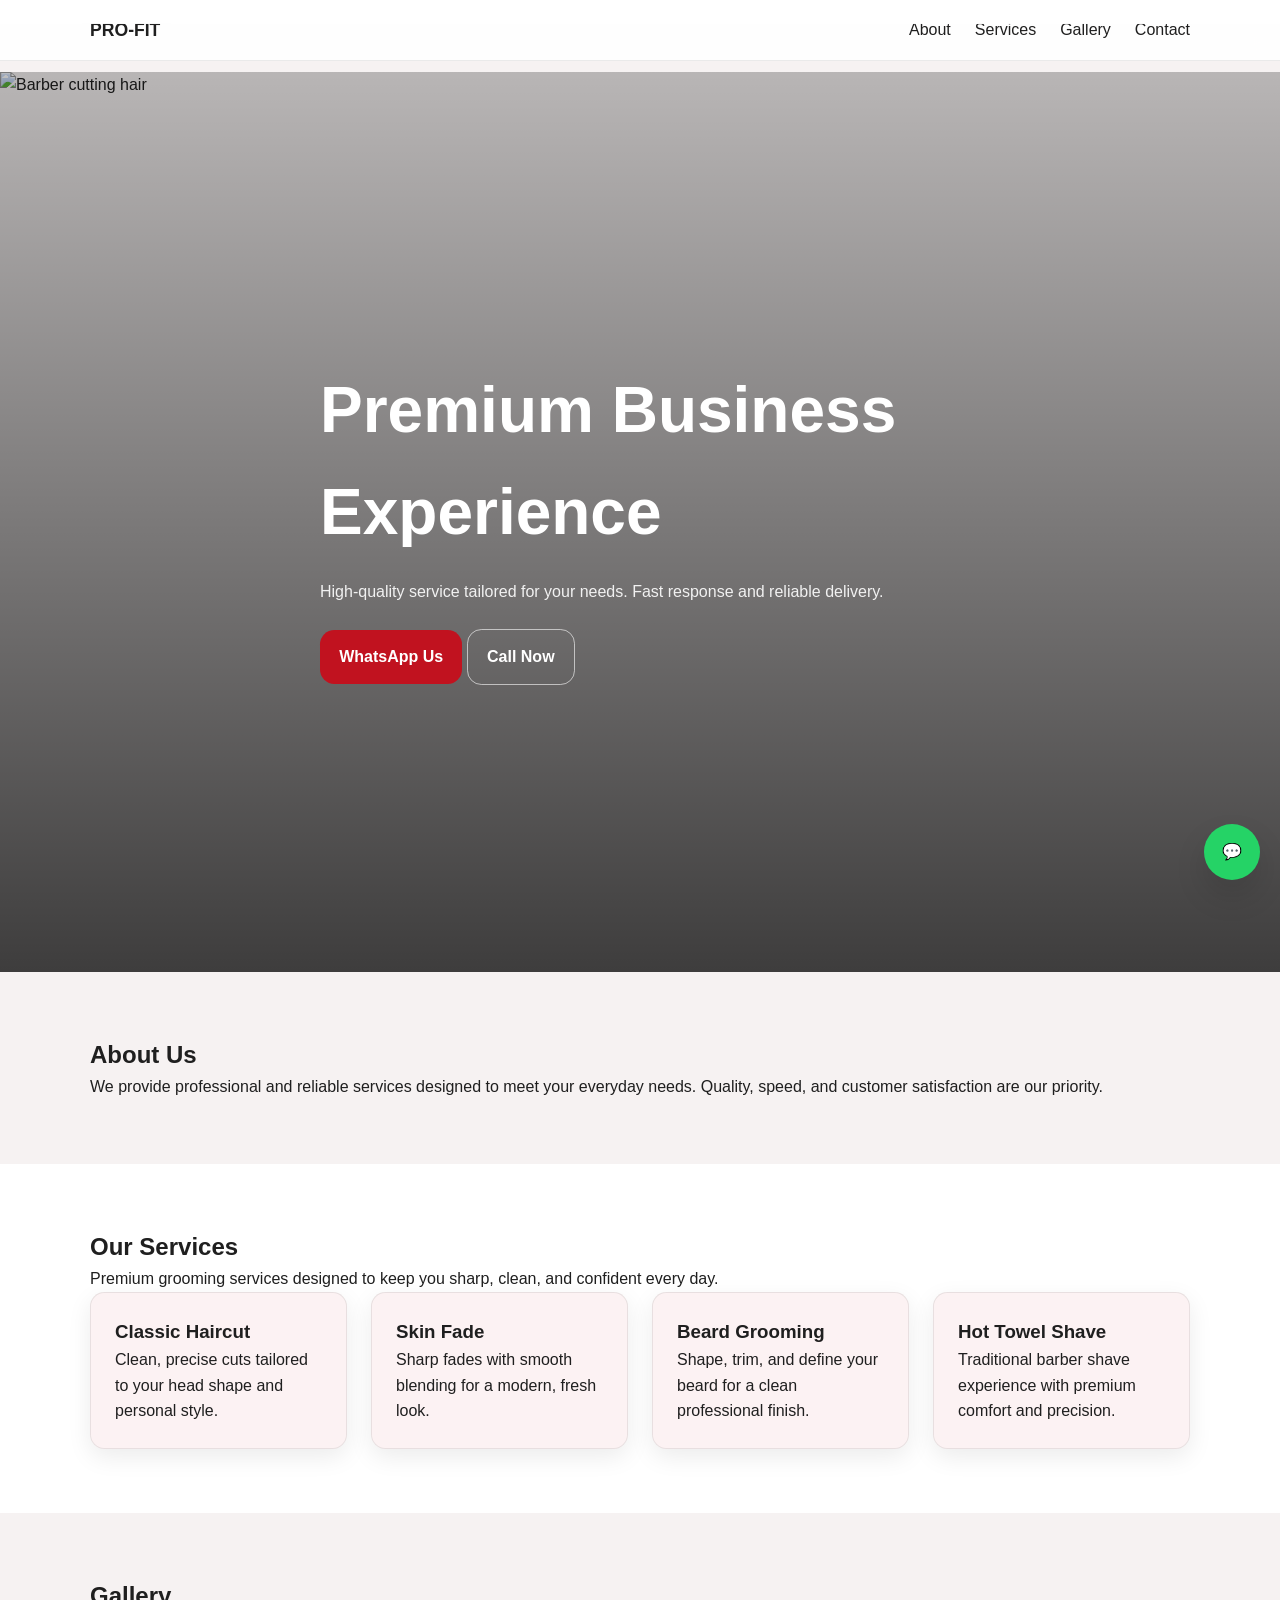
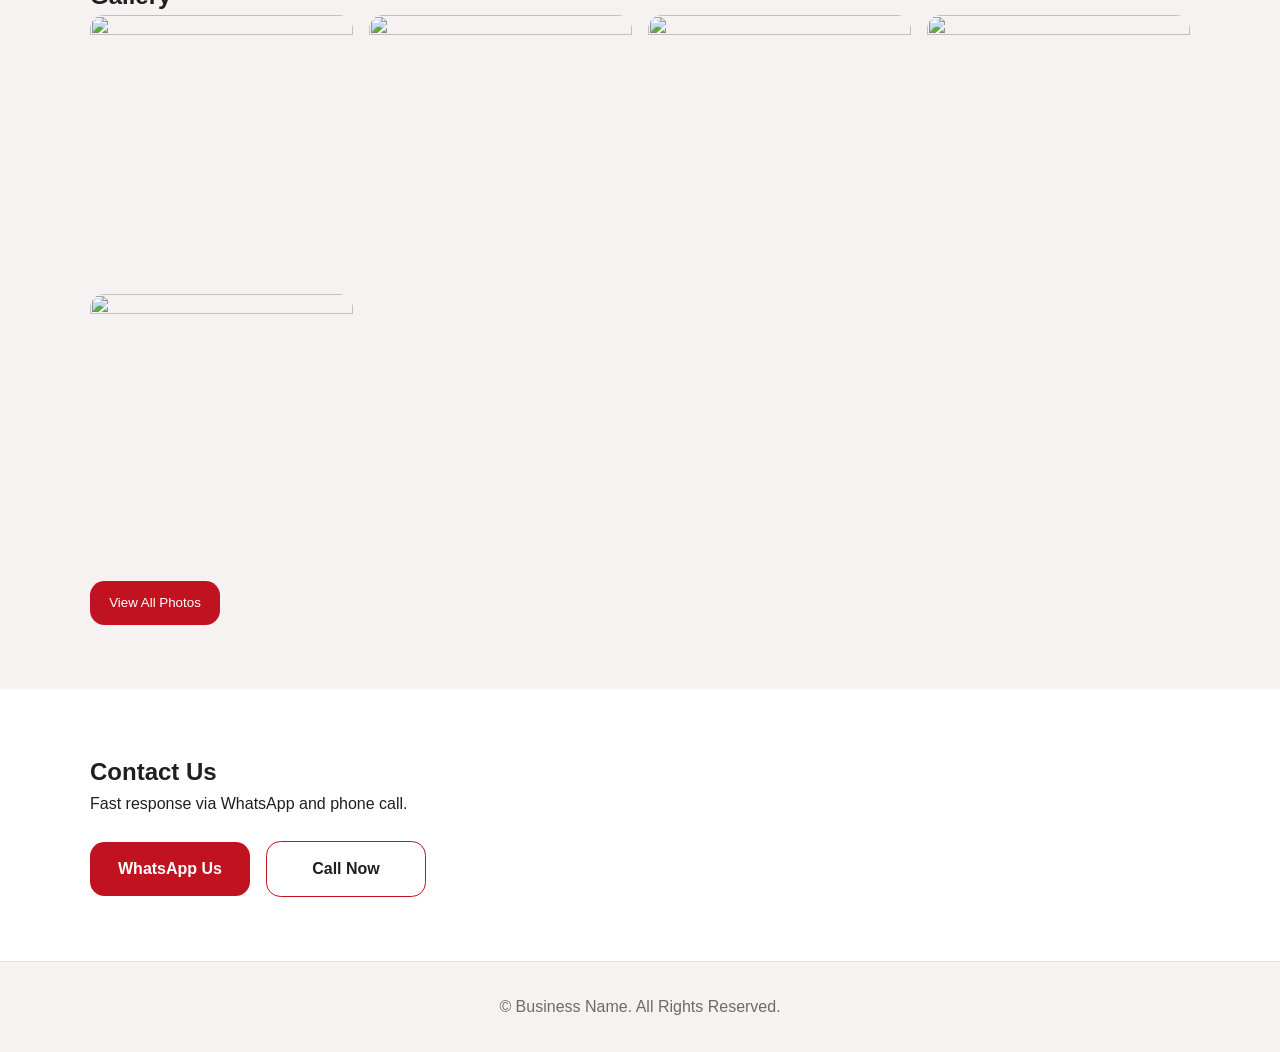
==== index.html @ 12e3fe4d "Add additional images to the gallery section" ====
<!DOCTYPE html>
<html lang="en">
<head>
  <meta charset="UTF-8" />
  <meta name="viewport" content="width=device-width, initial-scale=1.0"/>

  <title>Business</title>

  <link rel="stylesheet" href="index.css">
</head>

<body>

  <!-- HEADER -->
<header class="header">

  <div class="container nav">

    <div class="logo">
      PRO-FIT
    </div>

    <!-- DESKTOP LINKS -->
    <nav class="links">

      <a href="#about">About</a>
      <a href="#services">Services</a>
      <a href="#gallery">Gallery</a>
      <a href="#contact">Contact</a>

    </nav>

    <!-- HAMBURGER -->
    <button class="hamburger" id="hamburger">

      <span></span>
      <span></span>
      <span></span>

    </button>

  </div>

  <!-- MOBILE MENU -->
  <nav class="mobile-menu" id="mobileMenu">

    <a href="#about">About</a>
    <a href="#services">Services</a>
    <a href="#gallery">Gallery</a>
    <a href="#contact">Contact</a>

  </nav>

</header>







  <!-- HERO -->
  <section class="hero">

    <img 
  src="https://images.unsplash.com/photo-1621605815971-fbc98d665033?auto=format&fit=crop&w=1600&q=80" 
  alt="Barber cutting hair" 
  class="hero-img" 
/>

    <div class="overlay"></div>

    <div class="container hero-content">

      <h1>Premium Business Experience</h1>

      <p>
        High-quality service tailored for your needs. Fast response and reliable delivery.
      </p>

      <div class="hero-buttons">
        <a class="btn primary" href="https://wa.me/2349070081056">WhatsApp Us</a>
        <a class="btn outline" href="tel:+2349070081056">Call Now</a>
      </div>

    </div>

  </section>

  <!-- ABOUT -->
  <section id="about" class="section">
    <div class="container">

      <h2>About Us</h2>

      <p>
        We provide professional and reliable services designed to meet your everyday needs.
        Quality, speed, and customer satisfaction are our priority.
      </p>

    </div>
  </section>

  <!-- SERVICES -->
  <!-- SERVICES -->
<section id="services" class="section dark">
  <div class="container">

    <h2>Our Services</h2>

    <p>
      Premium grooming services designed to keep you sharp, clean, and confident every day.
    </p>

    <div class="grid">

      <div class="card">
        <h3>Classic Haircut</h3>
        <p>Clean, precise cuts tailored to your head shape and personal style.</p>
      </div>

      <div class="card">
        <h3>Skin Fade</h3>
        <p>Sharp fades with smooth blending for a modern, fresh look.</p>
      </div>

      <div class="card">
        <h3>Beard Grooming</h3>
        <p>Shape, trim, and define your beard for a clean professional finish.</p>
      </div>

      <div class="card">
        <h3>Hot Towel Shave</h3>
        <p>Traditional barber shave experience with premium comfort and precision.</p>
      </div>

    </div>

  </div>
</section>

  <!-- GALLERY -->
  <section id="gallery" class="section">
    <div class="container">

      <h2>Gallery</h2>

      <div class="gallery collapsed" id="gallery">

  <img src="https://images.unsplash.com/photo-1599351431202-1e0f0137899a">
<img src="https://images.unsplash.com/photo-1621605815971-fbc98d665033">
<img src="https://images.unsplash.com/photo-1622296089863-eb7fc530daa8">
<img src="https://images.unsplash.com/photo-1621605815971-fbc98d665033">
<img src="https://images.unsplash.com/photo-1503951914875-452162b0f3f1?auto=format&fit=crop&w=1000&q=80">

<img src="https://images.unsplash.com/photo-1585747860715-2ba37e788b70?auto=format&fit=crop&w=1000&q=80">

<img src="https://images.unsplash.com/photo-1622286342621-4bd786c2447c?auto=format&fit=crop&w=1000&q=80">

<img src="https://images.unsplash.com/photo-1521590832167-7bcbfaa6381f?auto=format&fit=crop&w=1000&q=80">

<img src="https://images.unsplash.com/photo-1622296089863-eb7fc530daa8?auto=format&fit=crop&w=1000&q=80">

</div>

      <button class="gallery-btn">View All Photos</button>

    </div>
  </section>

  <!-- CONTACT -->
  <section id="contact" class="section dark">
    <div class="container">

      <h2>Contact Us</h2>

      <p>Fast response via WhatsApp and phone call.</p>

      <div class="contact-buttons">

        <a class="btn primary" href="https://wa.me/2349070081056">
          WhatsApp Us
        </a>

        <a class="btn outline" href="tel:+2349070081056">
          Call Now
        </a>

      </div>

    </div>
  </section>

  <!-- FOOTER -->
  <footer class="footer">
    <div class="container">
      © Business Name. All Rights Reserved.
    </div>
  </footer>

  <!-- FLOATING WHATSAPP -->
  <a class="floating-whatsapp" href="https://wa.me/2349070081056">
    💬
  </a>

  <script src="index.js"></script>

</body>
</html>
---- index.css ----
:root {

  /* =========================================
     BARBER RED BRAND SYSTEM
  ========================================= */

  --clr-bg-main: #f6f2f2;
  --clr-bg-surface: #ffffff;
  --clr-bg-card: rgba(180, 30, 30, 0.06);

  --clr-text-main: #1f1f1f;
  --clr-text-muted: #6b6b6b;
  --clr-text-light: #ffffff;
  --clr-text-dark: #0d0d0d;

  --clr-accent: #c1121f;
  --clr-accent-hover: #8f0d16;
  --clr-accent-soft: rgba(193, 18, 31, 0.12);

  /* NAV */
  --clr-navbar-bg: rgba(255, 255, 255, 0.88);
  --clr-mobile-menu-bg: rgba(255, 255, 255, 0.98);

  --clr-nav-link: var(--clr-text-main);
  --clr-nav-link-hover: var(--clr-accent);
  --clr-hamburger: var(--clr-text-main);

  /* HERO */
  --clr-hero-overlay-top: rgba(0, 0, 0, 0.25);
  --clr-hero-overlay-bottom: rgba(0, 0, 0, 0.75);

  --clr-hero-heading: var(--clr-text-light);
  --clr-hero-text: rgba(255, 255, 255, 0.9);

  /* BUTTONS */
  --clr-btn-primary-bg: var(--clr-accent);
  --clr-btn-primary-bg-hover: var(--clr-accent-hover);
  --clr-btn-primary-text: #ffffff;

  --clr-btn-outline-border: rgba(255, 255, 255, 0.6);
  --clr-btn-outline-text: #ffffff;
  --clr-btn-outline-hover-bg: rgba(255, 255, 255, 0.12);
  --clr-btn-outline-hover-border: rgba(255, 255, 255, 0.85);

  /* CARD */
  --clr-card-bg: rgba(193, 18, 31, 0.05);
  --clr-card-hover: rgba(193, 18, 31, 0.1);

  /* BORDER + SHADOW */
  --clr-border-light: rgba(0, 0, 0, 0.08);

  --shadow-soft: 0 0.5rem 1.5rem rgba(0, 0, 0, 0.08);
  --shadow-medium: 0 1rem 2rem rgba(0, 0, 0, 0.12);

  /* SPECIAL */
  --clr-whatsapp: #25D366;
  --clr-whatsapp-text: #ffffff;

  /* LAYOUT */
  --radius: 0.9rem;

  --space-1: 0.5rem;
  --space-2: 1rem;
  --space-3: 1.5rem;
  --space-4: 2rem;
  --space-5: 4rem;

  --container: 68.75rem;
}
/* =========================================
   RESET
========================================= */

* {
  margin: 0;
  padding: 0;
  box-sizing: border-box;
}

html {
  scroll-behavior: smooth;
}

body {
  font-family: Arial, sans-serif;
  background: var(--clr-bg-main);
  color: var(--clr-text-main);
  line-height: 1.6;
  padding-top: 4.5rem;
}

img {
  width: 100%;
  display: block;
  object-fit: cover;
}

a {
  text-decoration: none;
  color: inherit;
}

.container {
  width: min(90%, var(--container));
  margin-inline: auto;
}

/* =========================================
   HEADER
========================================= */

.header {
  position: fixed;
  top: 0;
  left: 0;
  width: 100%;
  background: var(--clr-navbar-bg);
  backdrop-filter: blur(0.75rem);
  border-bottom: 0.0625rem solid var(--clr-border-light);
  z-index: 1000;
}

.nav {
  display: flex;
  justify-content: space-between;
  align-items: center;
  padding: var(--space-2) 0;
}

.logo {
  font-size: 1.1rem;
  font-weight: 700;
  color: var(--clr-text-main);
}

/* NAV LINKS */

.links {
  display: flex;
  gap: var(--space-3);
}

.links a {
  color: var(--clr-nav-link);
  font-weight: 500;
  transition: 0.2s ease;
}

.links a:hover {
  color: var(--clr-nav-link-hover);
}

/* =========================================
   HAMBURGER
========================================= */

.hamburger {
  display: none;
  width: 3rem;
  height: 3rem;
  border: none;
  background: transparent;
  cursor: pointer;
  position: relative;
  z-index: 2000;
}

.hamburger span {
  display: block;
  width: 1.6rem;
  height: 0.15rem;
  margin: 0.35rem auto;
  background: var(--clr-hamburger);
  transition: 0.3s ease;
}

/* ACTIVE */
.hamburger.active span:nth-child(1) { transform: translateY(0.5rem) rotate(45deg); }
.hamburger.active span:nth-child(2) { opacity: 0; }
.hamburger.active span:nth-child(3) { transform: translateY(-0.5rem) rotate(-45deg); }

/* =========================================
   MOBILE MENU
========================================= */

.mobile-menu {
  position: fixed;
  top: 4.5rem;
  left: 0;
  width: 100%;
  background: var(--clr-mobile-menu-bg);
  backdrop-filter: blur(0.75rem);
  display: flex;
  flex-direction: column;
  gap: 1.5rem;
  padding: 2rem;
  transform: translateY(-120%);
  transition: 0.35s ease;
  z-index: 1500;
}

.mobile-menu.active {
  transform: translateY(0);
}

.mobile-menu a {
  color: var(--clr-text-main);
  font-weight: 500;
}

/* =========================================
   HERO
========================================= */

.hero {
  position: relative;
  min-height: 100vh;
  display: flex;
  align-items: center;
}

.hero-img {
  position: absolute;
  inset: 0;
  width: 100%;
  height: 100%;
}

.overlay {
  position: absolute;
  inset: 0;
  background: linear-gradient(
    to bottom,
    var(--clr-hero-overlay-top),
    var(--clr-hero-overlay-bottom)
  );
}

.hero-content {
  position: relative;
  z-index: 2;
  max-width: 40rem;
}

.hero-content h1 {
  color: var(--clr-hero-heading);
  font-size: clamp(2.5rem, 5vw, 4rem);
  margin-bottom: var(--space-2);
}

.hero-content p {
  color: var(--clr-hero-text);
  margin-bottom: var(--space-3);
}

/* =========================================
   BUTTONS
========================================= */

.btn {
  display: inline-flex;
  align-items: center;
  justify-content: center;
  padding: 0.9rem 1.2rem;
  border-radius: var(--radius);
  font-weight: 600;
  transition: 0.2s ease;
}

.primary {
  background: var(--clr-btn-primary-bg);
  color: var(--clr-btn-primary-text);
}

.primary:hover {
  background: var(--clr-btn-primary-bg-hover);
}

.outline {
  background: transparent;
  border: 0.0625rem solid var(--clr-btn-outline-border);
  color: var(--clr-btn-outline-text);
}

.outline:hover {
  background: var(--clr-btn-outline-hover-bg);
  border-color: var(--clr-btn-outline-hover-border);
}

/* =========================================
   SECTIONS
========================================= */

.section {
  padding: var(--space-5) 0;
}

.dark {
  background: var(--clr-bg-surface);
}

/* =========================================
   GRID / CARDS
========================================= */

.grid {
  display: grid;
  grid-template-columns: 1fr;
  gap: var(--space-3);
}

.card {
  background: var(--clr-card-bg);
  border: 1px solid var(--clr-border-light);
  padding: var(--space-3);
  border-radius: var(--radius);
  box-shadow: var(--shadow-soft);
  transition: 0.2s ease;
}

.card:hover {
  background: var(--clr-card-hover);
  transform: translateY(-0.2rem);
}

/* =========================================
   GALLERY
========================================= */

.gallery {
  display: grid;
  grid-template-columns: 1fr;
  gap: var(--space-2);
}

.gallery img {
  aspect-ratio: 1 / 1;
  border-radius: var(--radius);
  transition: 0.2s ease;
}

.gallery img:hover {
  transform: scale(1.02);
}

.gallery.collapsed img:nth-child(n + 6) {
  display: none;
}

/* =========================================
   BUTTONS (GALLERY)
========================================= */

.gallery-btn {
  margin-top: var(--space-3);
  padding: 0.9rem 1.2rem;
  border: none;
  border-radius: var(--radius);
  background: var(--clr-btn-primary-bg);
  color: var(--clr-btn-primary-text);
  cursor: pointer;
}

.gallery-btn:hover {
  background: var(--clr-btn-primary-bg-hover);
}

/* =========================================
   CONTACT (FIXED ONLY)
========================================= */

.contact-buttons {
  display: flex;
  gap: var(--space-2);
  flex-wrap: wrap;

  margin-top: var(--space-3);

  align-items: center;
}

.contact-buttons .btn {
  min-width: 10rem;
}


/* =========================================
   CONTACT (VISIBILITY FIX)
========================================= */

#contact .outline {
  color: var(--clr-text-main);
  border: 1px solid var(--clr-accent);
  background: transparent;
}

#contact .outline:hover {
  background: var(--clr-accent-soft);
  border-color: var(--clr-accent-hover);
  color: var(--clr-text-main);
}

/* MOBILE FIX ONLY */
@media (max-width: 48rem) {
  .contact-buttons {
    flex-direction: column;
    align-items: stretch;
  }

  .contact-buttons .btn {
    width: 100%;
    text-align: center;
  }
}

/* =========================================
   FOOTER
========================================= */

.footer {
  text-align: center;
  padding: var(--space-4) 0;
  color: var(--clr-text-muted);
  border-top: 1px solid var(--clr-border-light);
}

/* =========================================
   WHATSAPP
========================================= */

.floating-whatsapp {
  position: fixed;
  right: 1.25rem;
  bottom: 1.25rem;
  width: 3.5rem;
  height: 3.5rem;
  background: var(--clr-whatsapp);
  color: var(--clr-whatsapp-text);
  border-radius: 50%;
  display: flex;
  align-items: center;
  justify-content: center;
  box-shadow: var(--shadow-medium);
}

/* =========================================
   RESPONSIVE
========================================= */

@media (max-width: 48rem) {
  .links { display: none; }
  .hamburger { display: block; }

  .hero { text-align: center; }

  .hero-content {
    margin-inline: auto;
  }

  .hero-buttons,
  .contact-buttons {
    justify-content: center;
  }
}

@media (min-width: 37.5rem) {
  .grid { grid-template-columns: repeat(2, 1fr); }
  .gallery { grid-template-columns: repeat(2, 1fr); }
}

@media (min-width: 56.25rem) {
  .grid { grid-template-columns: repeat(3, 1fr); }
  .gallery { grid-template-columns: repeat(3, 1fr); }
}

@media (min-width: 75rem) {
  .grid { grid-template-columns: repeat(4, 1fr); }
  .gallery { grid-template-columns: repeat(4, 1fr); }
}
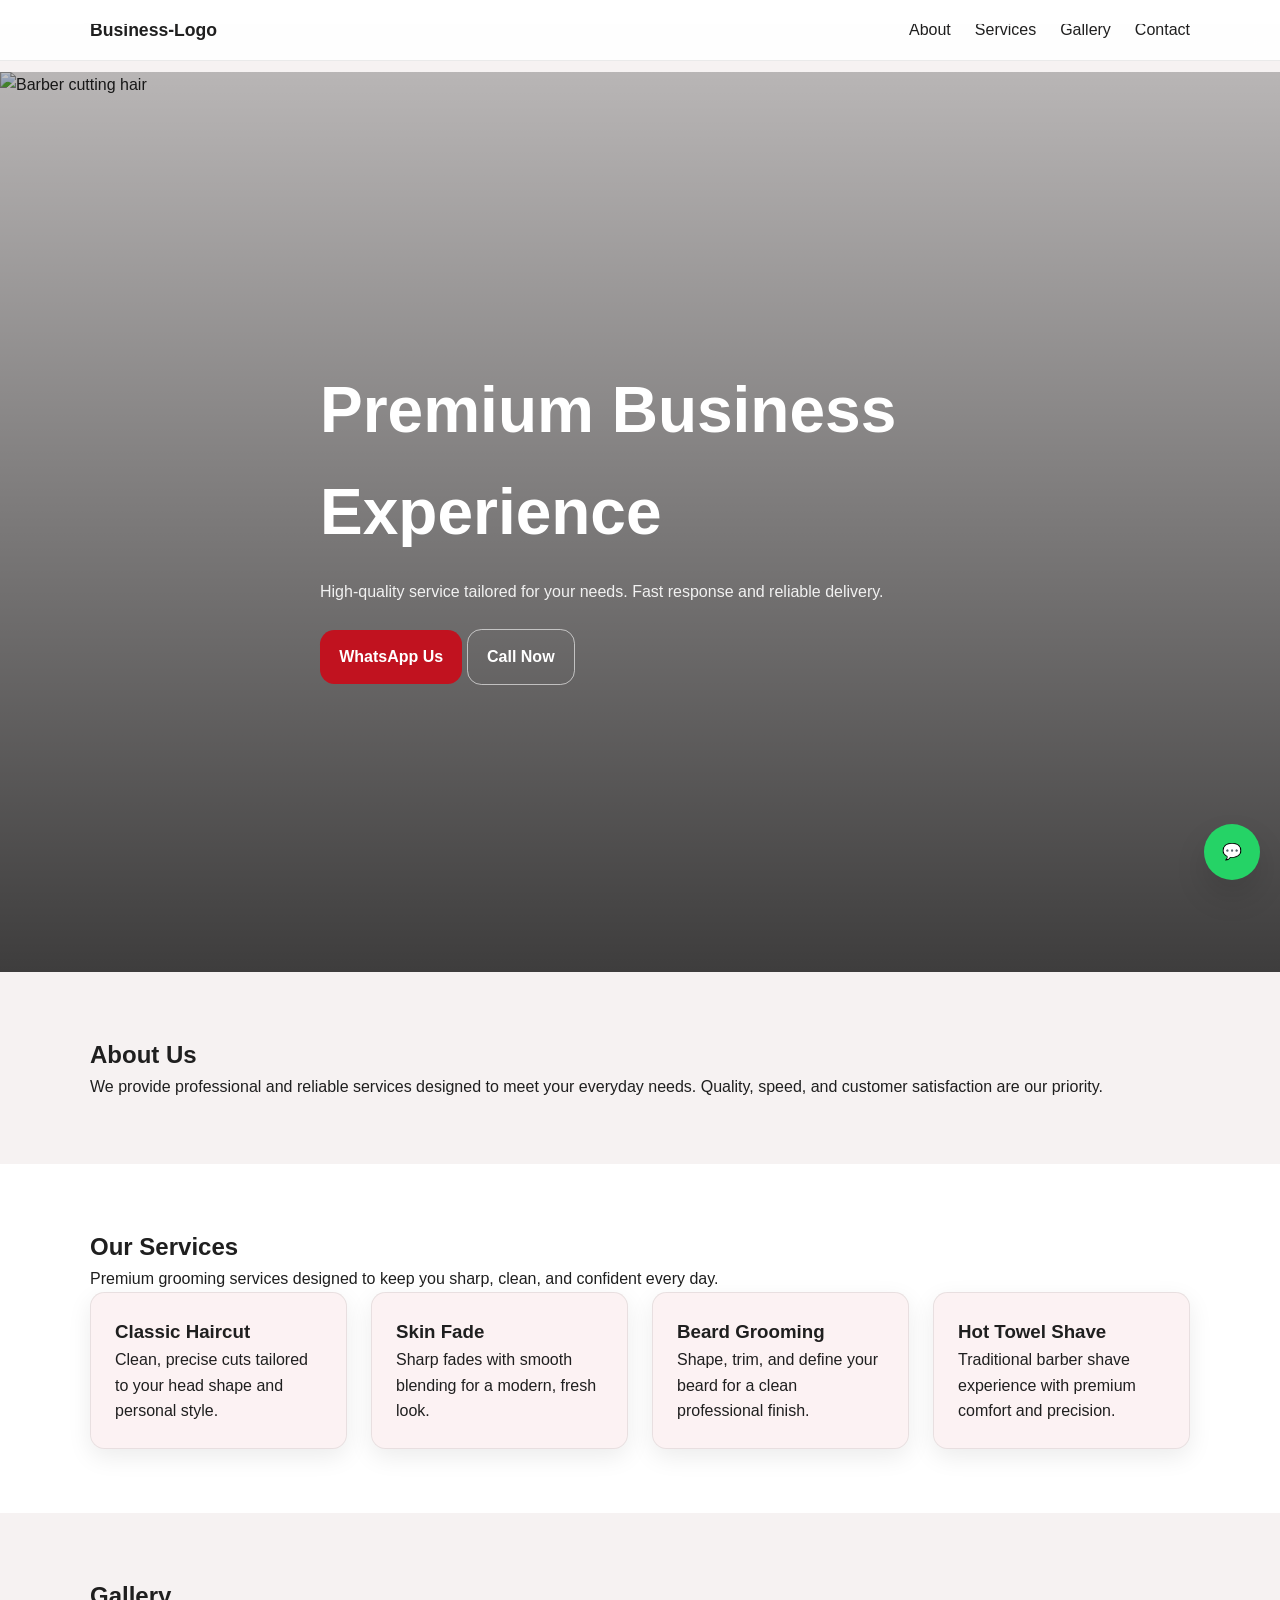
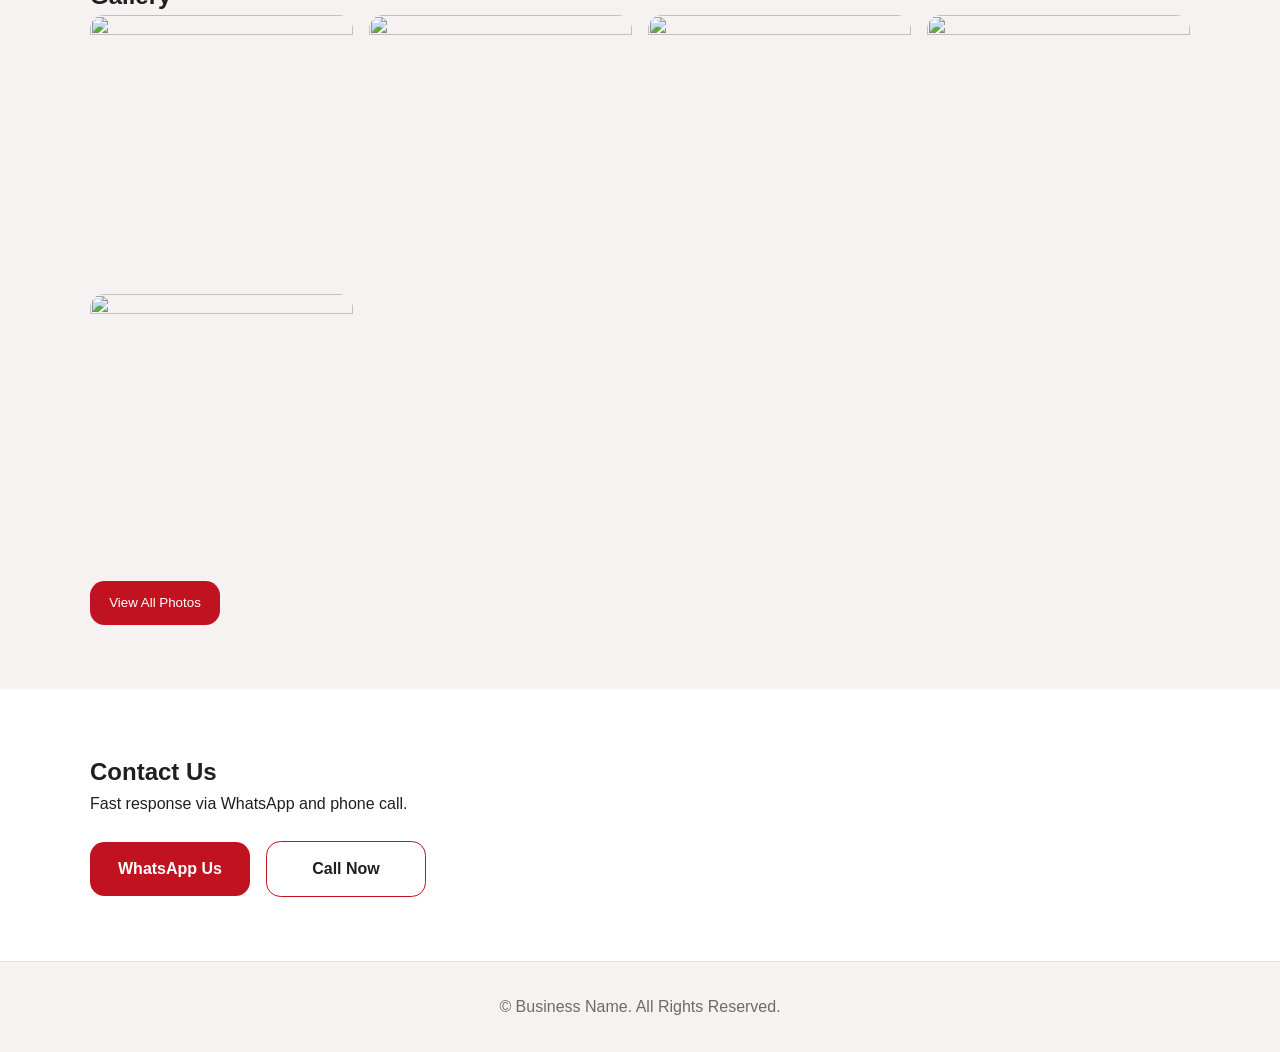
==== commit b08b17a4: "Update logo text from 'PRO-FIT' to 'Business-Logo'" ====
--- a/index.html
+++ b/index.html
@@ -17,7 +17,7 @@
   <div class="container nav">
 
     <div class="logo">
-      PRO-FIT
+      Business-Logo
     </div>
 
     <!-- DESKTOP LINKS -->
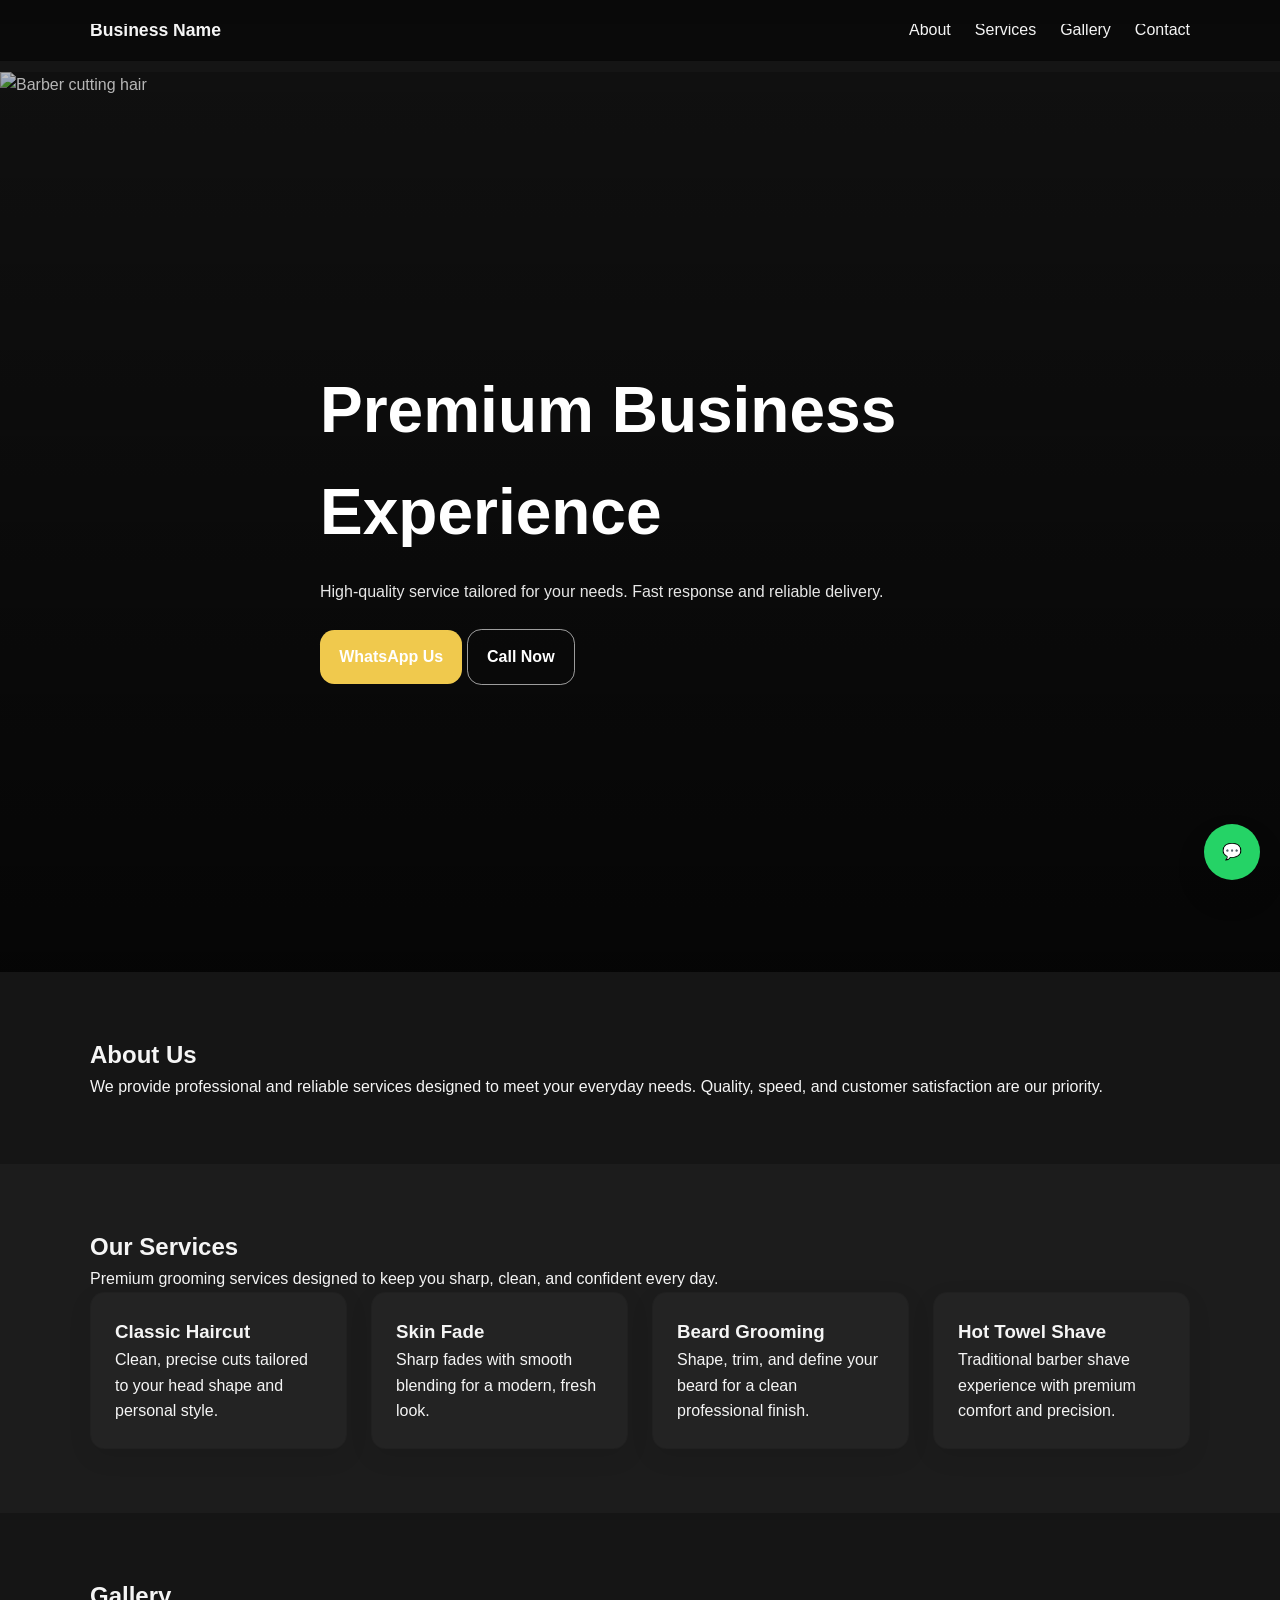
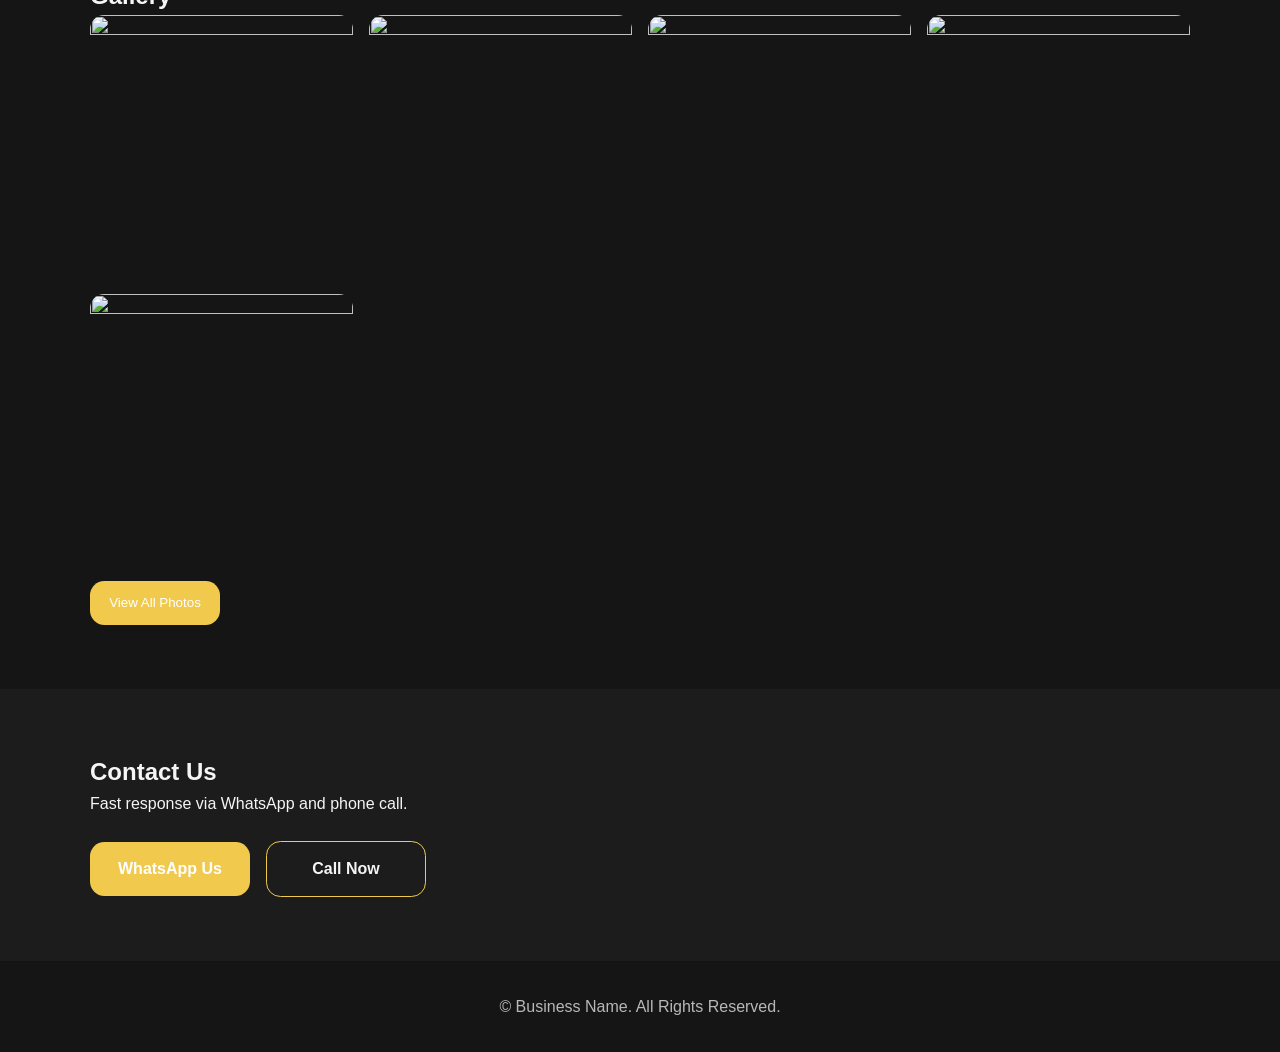
==== commit 0a07b5dd: "changed it to gold and black themed" ====
--- a/index.html
+++ b/index.html
@@ -17,7 +17,7 @@
   <div class="container nav">
 
     <div class="logo">
-      Business-Logo
+      Business Name
     </div>
 
     <!-- DESKTOP LINKS -->
@@ -206,4 +206,4 @@
   <script src="index.js"></script>
 
 </body>
-</html>
+</html>
--- a/index.css
+++ b/index.css
@@ -4,22 +4,22 @@
      BARBER RED BRAND SYSTEM
   ========================================= */
 
-  --clr-bg-main: #f6f2f2;
-  --clr-bg-surface: #ffffff;
-  --clr-bg-card: rgba(180, 30, 30, 0.06);
-
-  --clr-text-main: #1f1f1f;
-  --clr-text-muted: #6b6b6b;
+  --clr-bg-main: #151515;
+--clr-bg-surface: #1c1c1c;
+  --clr-bg-card: rgba(212, 175, 55, 0.06);
+
+  --clr-text-main: #f5f5f5;
+  --clr-text-muted: #b8b8b8;
   --clr-text-light: #ffffff;
   --clr-text-dark: #0d0d0d;
 
-  --clr-accent: #c1121f;
-  --clr-accent-hover: #8f0d16;
-  --clr-accent-soft: rgba(193, 18, 31, 0.12);
+  --clr-accent: #f0c94d;
+  --clr-accent-hover: #ffe27a;
+  --clr-accent-soft: rgba(240, 201, 77, 0.18);
 
   /* NAV */
-  --clr-navbar-bg: rgba(255, 255, 255, 0.88);
-  --clr-mobile-menu-bg: rgba(255, 255, 255, 0.98);
+  --clr-navbar-bg: rgba(10, 10, 10, 0.88);
+  --clr-mobile-menu-bg: rgba(10, 10, 10, 0.98);
 
   --clr-nav-link: var(--clr-text-main);
   --clr-nav-link-hover: var(--clr-accent);
@@ -43,8 +43,8 @@
   --clr-btn-outline-hover-border: rgba(255, 255, 255, 0.85);
 
   /* CARD */
-  --clr-card-bg: rgba(193, 18, 31, 0.05);
-  --clr-card-hover: rgba(193, 18, 31, 0.1);
+  --clr-card-bg: rgba(255, 255, 255, 0.03);
+  --clr-card-hover: rgba(240, 201, 77, 0.08);
 
   /* BORDER + SHADOW */
   --clr-border-light: rgba(0, 0, 0, 0.08);
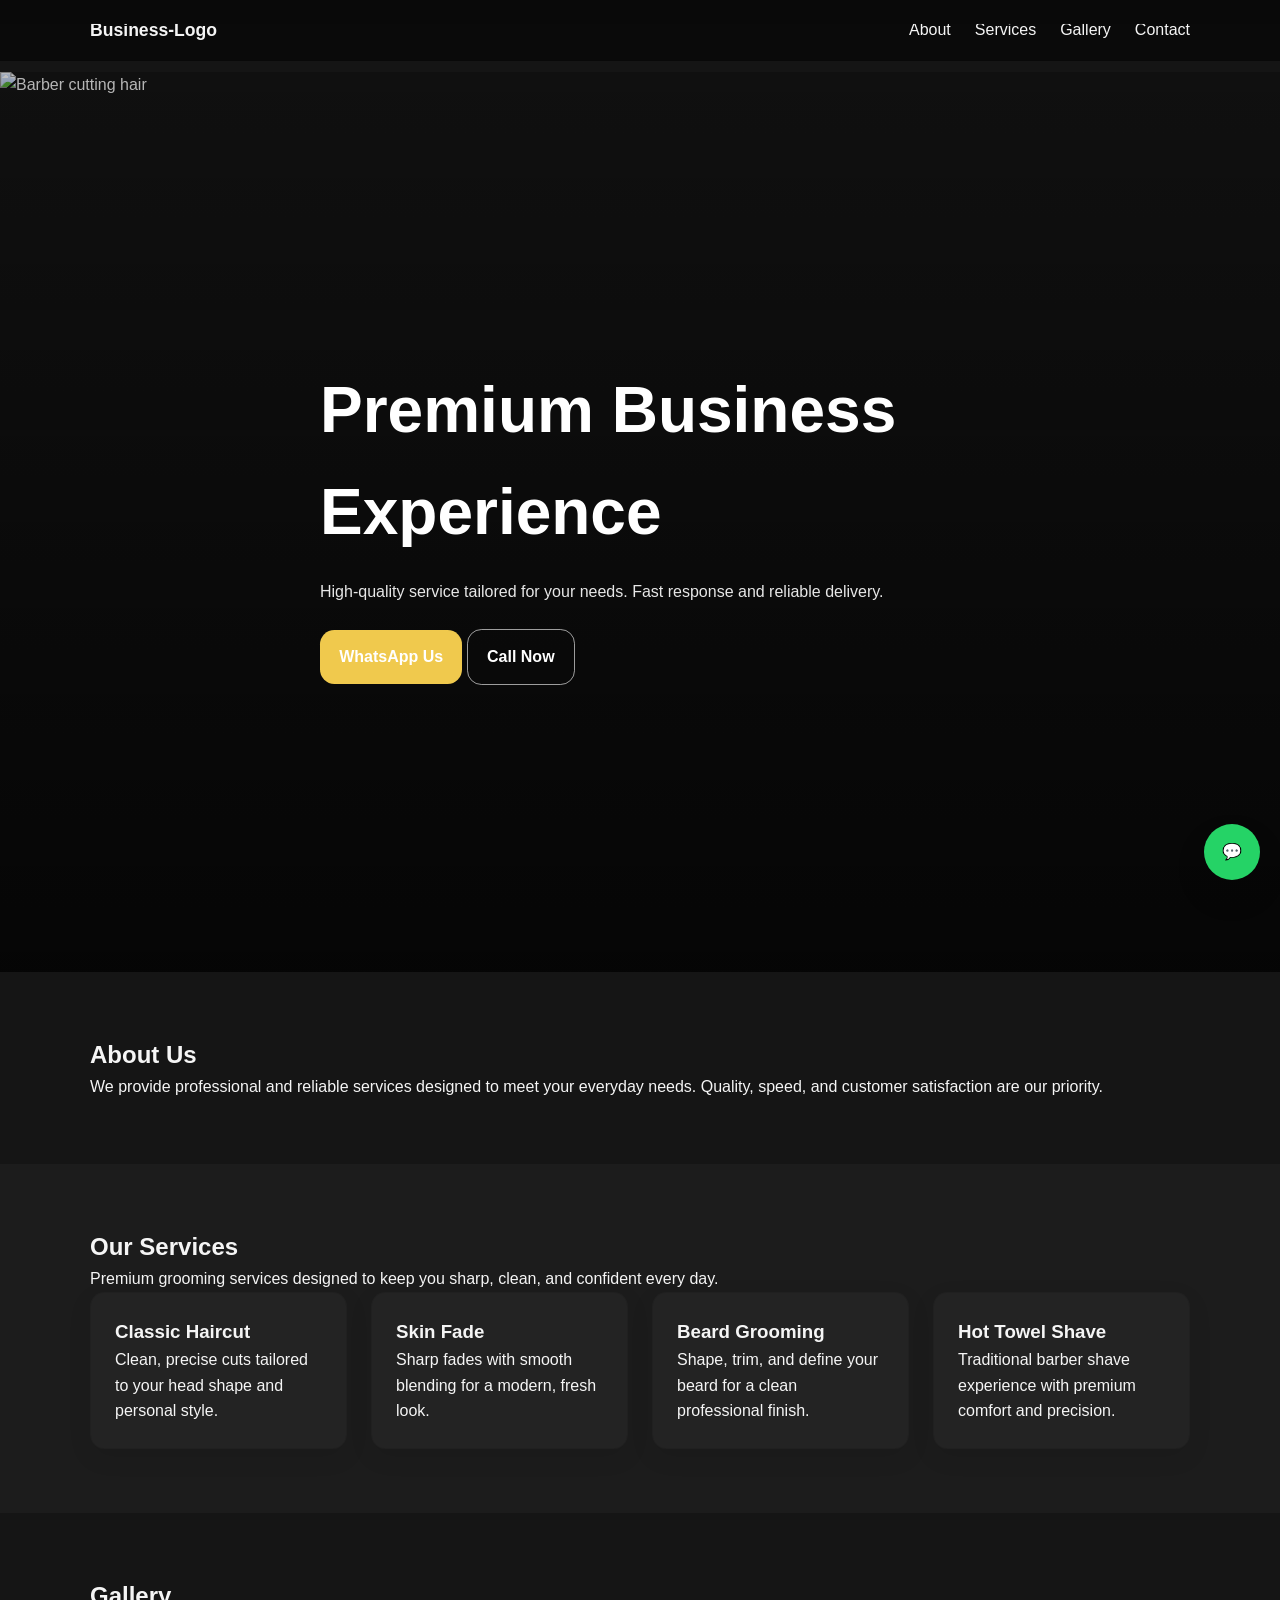
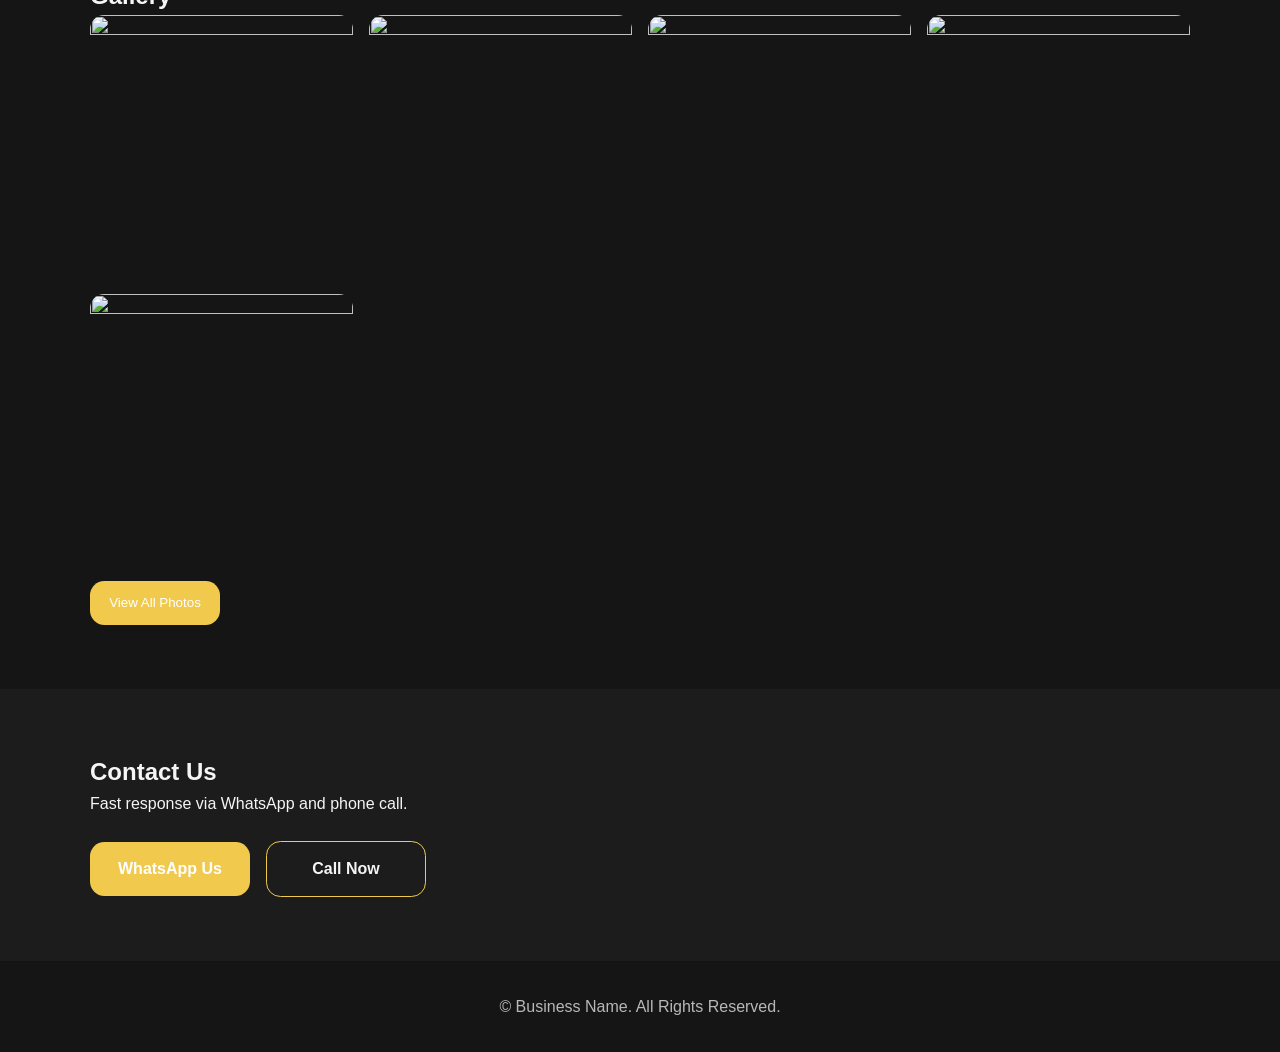
==== commit 8ef8850f: "Merge branch 'main' of https://github.com/CLINGZY/Business" ====
--- a/index.html
+++ b/index.html
@@ -17,7 +17,7 @@
   <div class="container nav">
 
     <div class="logo">
-      Business Name
+      Business-Logo
     </div>
 
     <!-- DESKTOP LINKS -->
@@ -206,4 +206,4 @@
   <script src="index.js"></script>
 
 </body>
-</html>+</html>
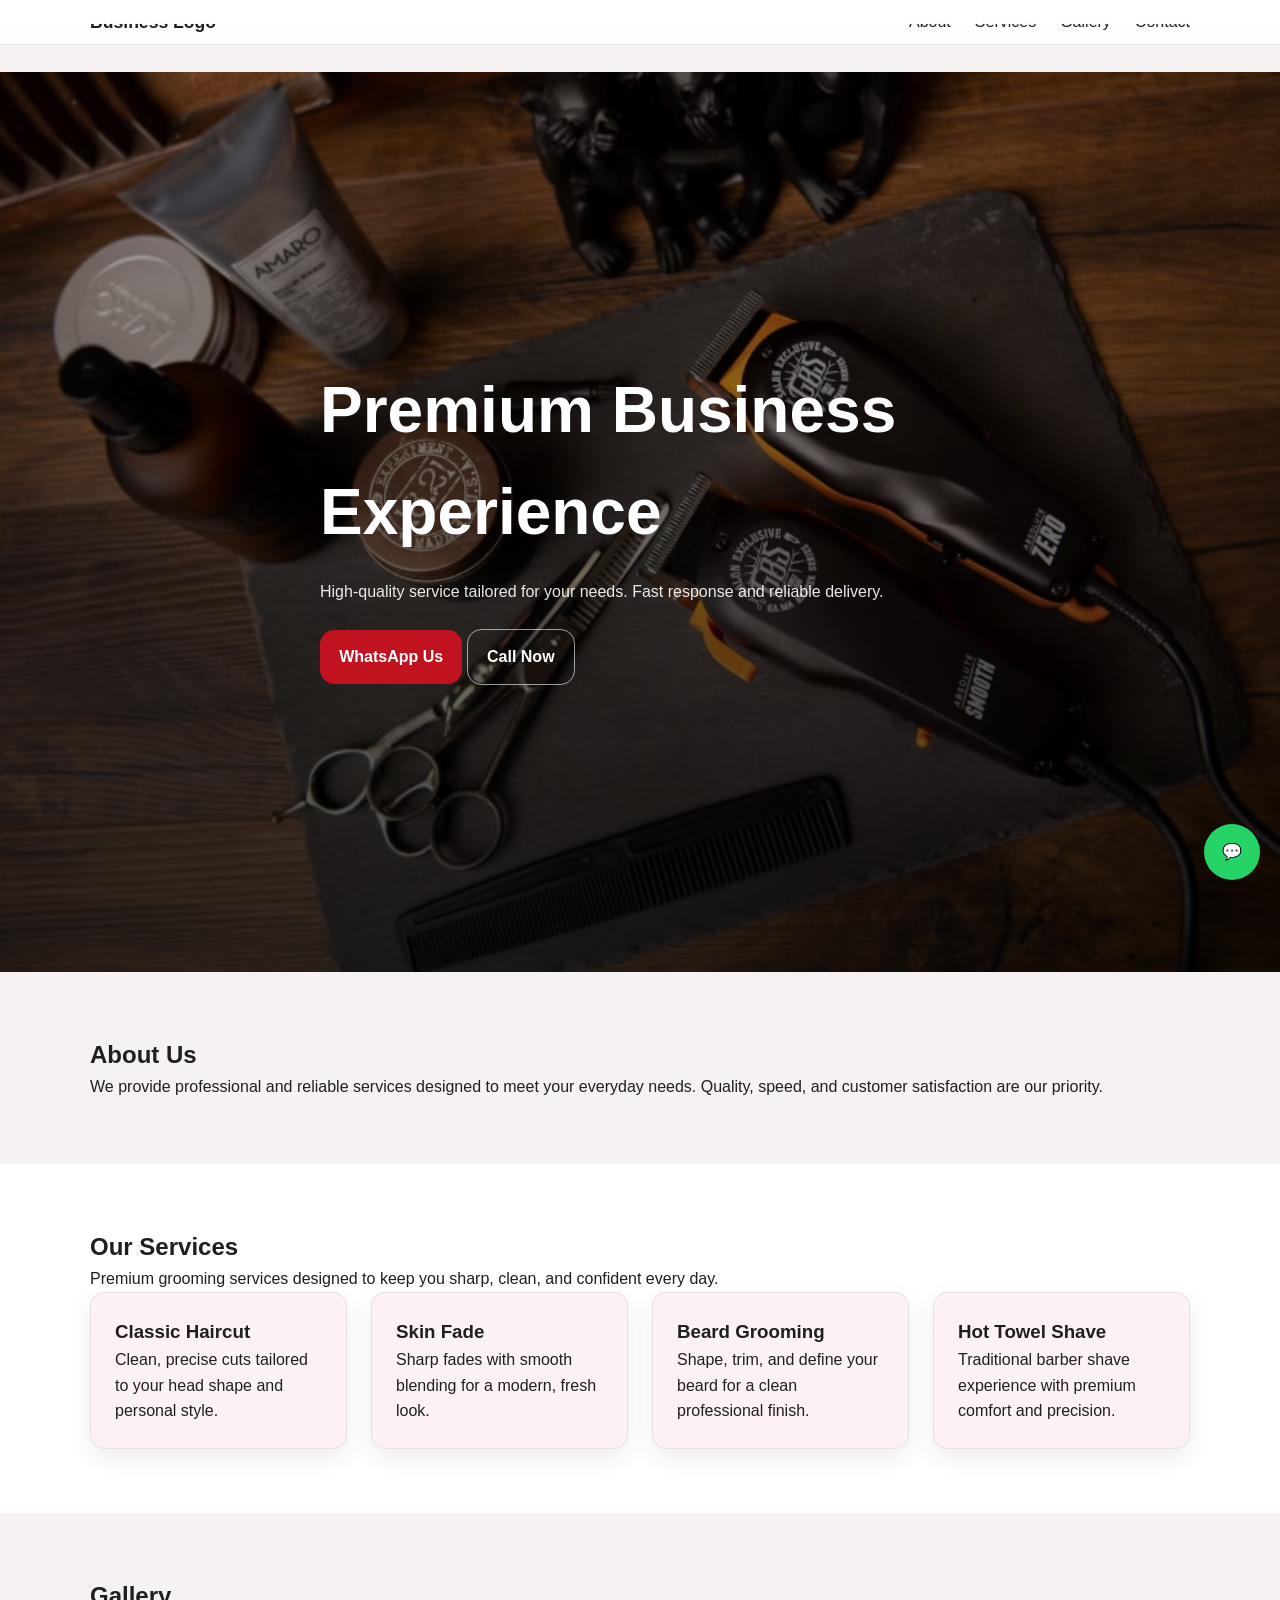
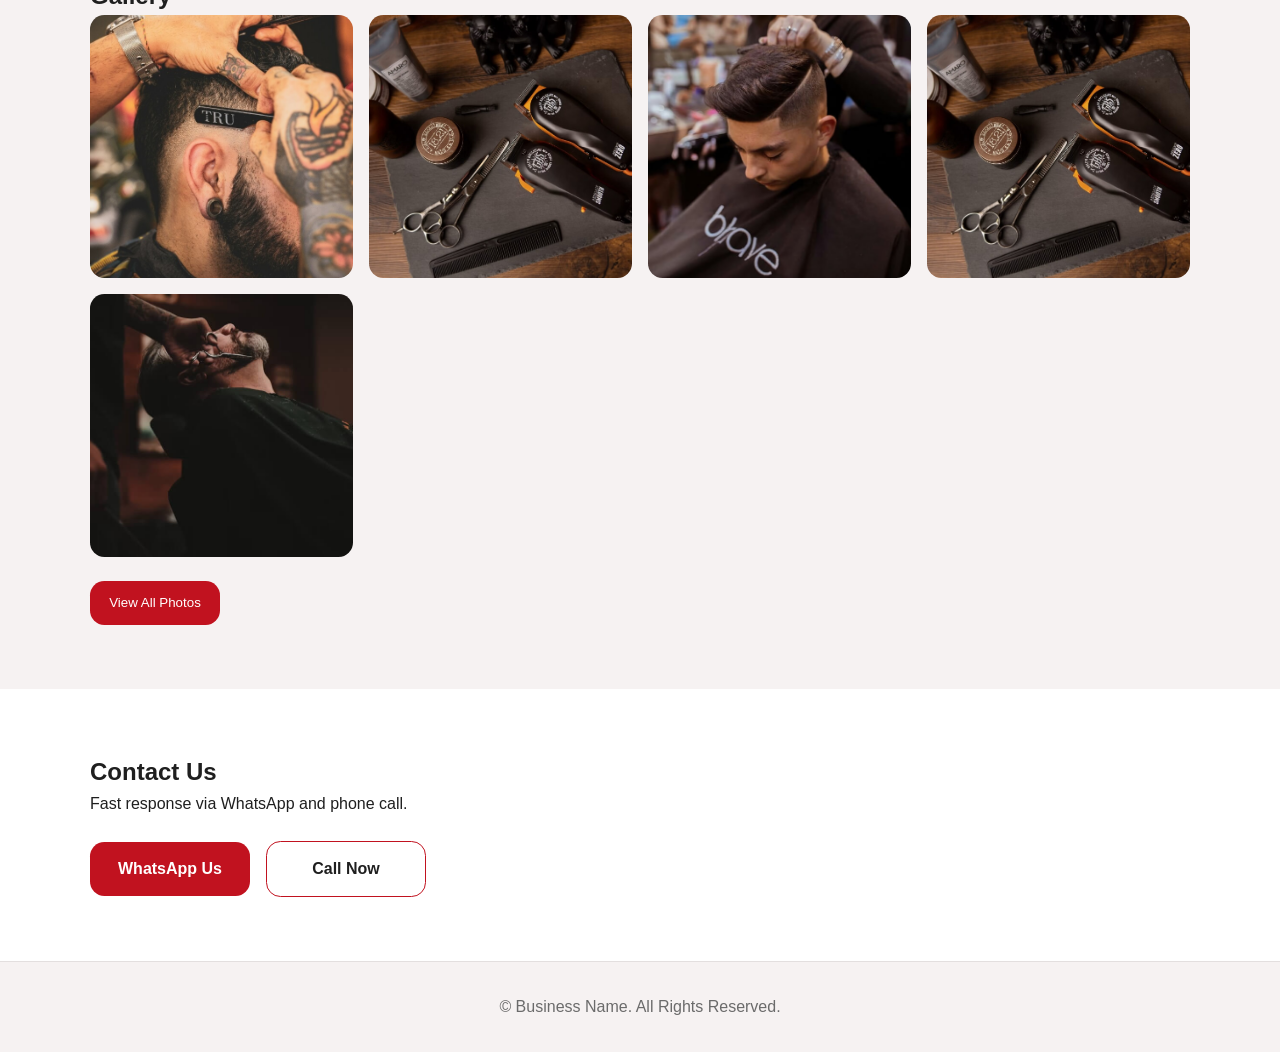
==== commit 9833a180: "Add files via upload" ====
--- a/index.html
+++ b/index.html
@@ -17,7 +17,7 @@
   <div class="container nav">
 
     <div class="logo">
-      Business-Logo
+      Business Logo
     </div>
 
     <!-- DESKTOP LINKS -->
@@ -63,7 +63,7 @@
   <section class="hero">
 
     <img 
-  src="https://images.unsplash.com/photo-1621605815971-fbc98d665033?auto=format&fit=crop&w=1600&q=80" 
+  src="./images/hero.jpeg" 
   alt="Barber cutting hair" 
   class="hero-img" 
 />
@@ -147,19 +147,19 @@
 
       <div class="gallery collapsed" id="gallery">
 
-  <img src="https://images.unsplash.com/photo-1599351431202-1e0f0137899a">
-<img src="https://images.unsplash.com/photo-1621605815971-fbc98d665033">
-<img src="https://images.unsplash.com/photo-1622296089863-eb7fc530daa8">
-<img src="https://images.unsplash.com/photo-1621605815971-fbc98d665033">
-<img src="https://images.unsplash.com/photo-1503951914875-452162b0f3f1?auto=format&fit=crop&w=1000&q=80">
-
-<img src="https://images.unsplash.com/photo-1585747860715-2ba37e788b70?auto=format&fit=crop&w=1000&q=80">
-
-<img src="https://images.unsplash.com/photo-1622286342621-4bd786c2447c?auto=format&fit=crop&w=1000&q=80">
-
-<img src="https://images.unsplash.com/photo-1521590832167-7bcbfaa6381f?auto=format&fit=crop&w=1000&q=80">
-
-<img src="https://images.unsplash.com/photo-1622296089863-eb7fc530daa8?auto=format&fit=crop&w=1000&q=80">
+  <img src="./images/gallery-1.jpeg">
+<img src="./images/hero.jpeg">
+<img src="./images/gallery-3.jpeg">
+<img src="./images/hero.jpeg">
+<img src="./images/gallery-5.jpeg">
+
+<img src="./images//gallery-6.jpeg">
+
+<img src="./images/gallery-7.jpeg">
+
+<img src="./images/gallery-8.jpeg">
+
+<img src="./images/gallery-3.jpeg">
 
 </div>
 
--- a/index.css
+++ b/index.css
@@ -4,22 +4,22 @@
      BARBER RED BRAND SYSTEM
   ========================================= */
 
-  --clr-bg-main: #151515;
---clr-bg-surface: #1c1c1c;
-  --clr-bg-card: rgba(212, 175, 55, 0.06);
-
-  --clr-text-main: #f5f5f5;
-  --clr-text-muted: #b8b8b8;
+  --clr-bg-main: #f6f2f2;
+  --clr-bg-surface: #ffffff;
+  --clr-bg-card: rgba(180, 30, 30, 0.06);
+
+  --clr-text-main: #1f1f1f;
+  --clr-text-muted: #6b6b6b;
   --clr-text-light: #ffffff;
   --clr-text-dark: #0d0d0d;
 
-  --clr-accent: #f0c94d;
-  --clr-accent-hover: #ffe27a;
-  --clr-accent-soft: rgba(240, 201, 77, 0.18);
+  --clr-accent: #c1121f;
+  --clr-accent-hover: #8f0d16;
+  --clr-accent-soft: rgba(193, 18, 31, 0.12);
 
   /* NAV */
-  --clr-navbar-bg: rgba(10, 10, 10, 0.88);
-  --clr-mobile-menu-bg: rgba(10, 10, 10, 0.98);
+  --clr-navbar-bg: rgba(255, 255, 255, 0.9);
+  --clr-mobile-menu-bg: rgba(255, 255, 255, 0.98);
 
   --clr-nav-link: var(--clr-text-main);
   --clr-nav-link-hover: var(--clr-accent);
@@ -43,8 +43,8 @@
   --clr-btn-outline-hover-border: rgba(255, 255, 255, 0.85);
 
   /* CARD */
-  --clr-card-bg: rgba(255, 255, 255, 0.03);
-  --clr-card-hover: rgba(240, 201, 77, 0.08);
+  --clr-card-bg: rgba(193, 18, 31, 0.05);
+  --clr-card-hover: rgba(193, 18, 31, 0.1);
 
   /* BORDER + SHADOW */
   --clr-border-light: rgba(0, 0, 0, 0.08);
@@ -124,7 +124,7 @@
   display: flex;
   justify-content: space-between;
   align-items: center;
-  padding: var(--space-2) 0;
+  padding: var(--space-1) 0;
 }
 
 .logo {
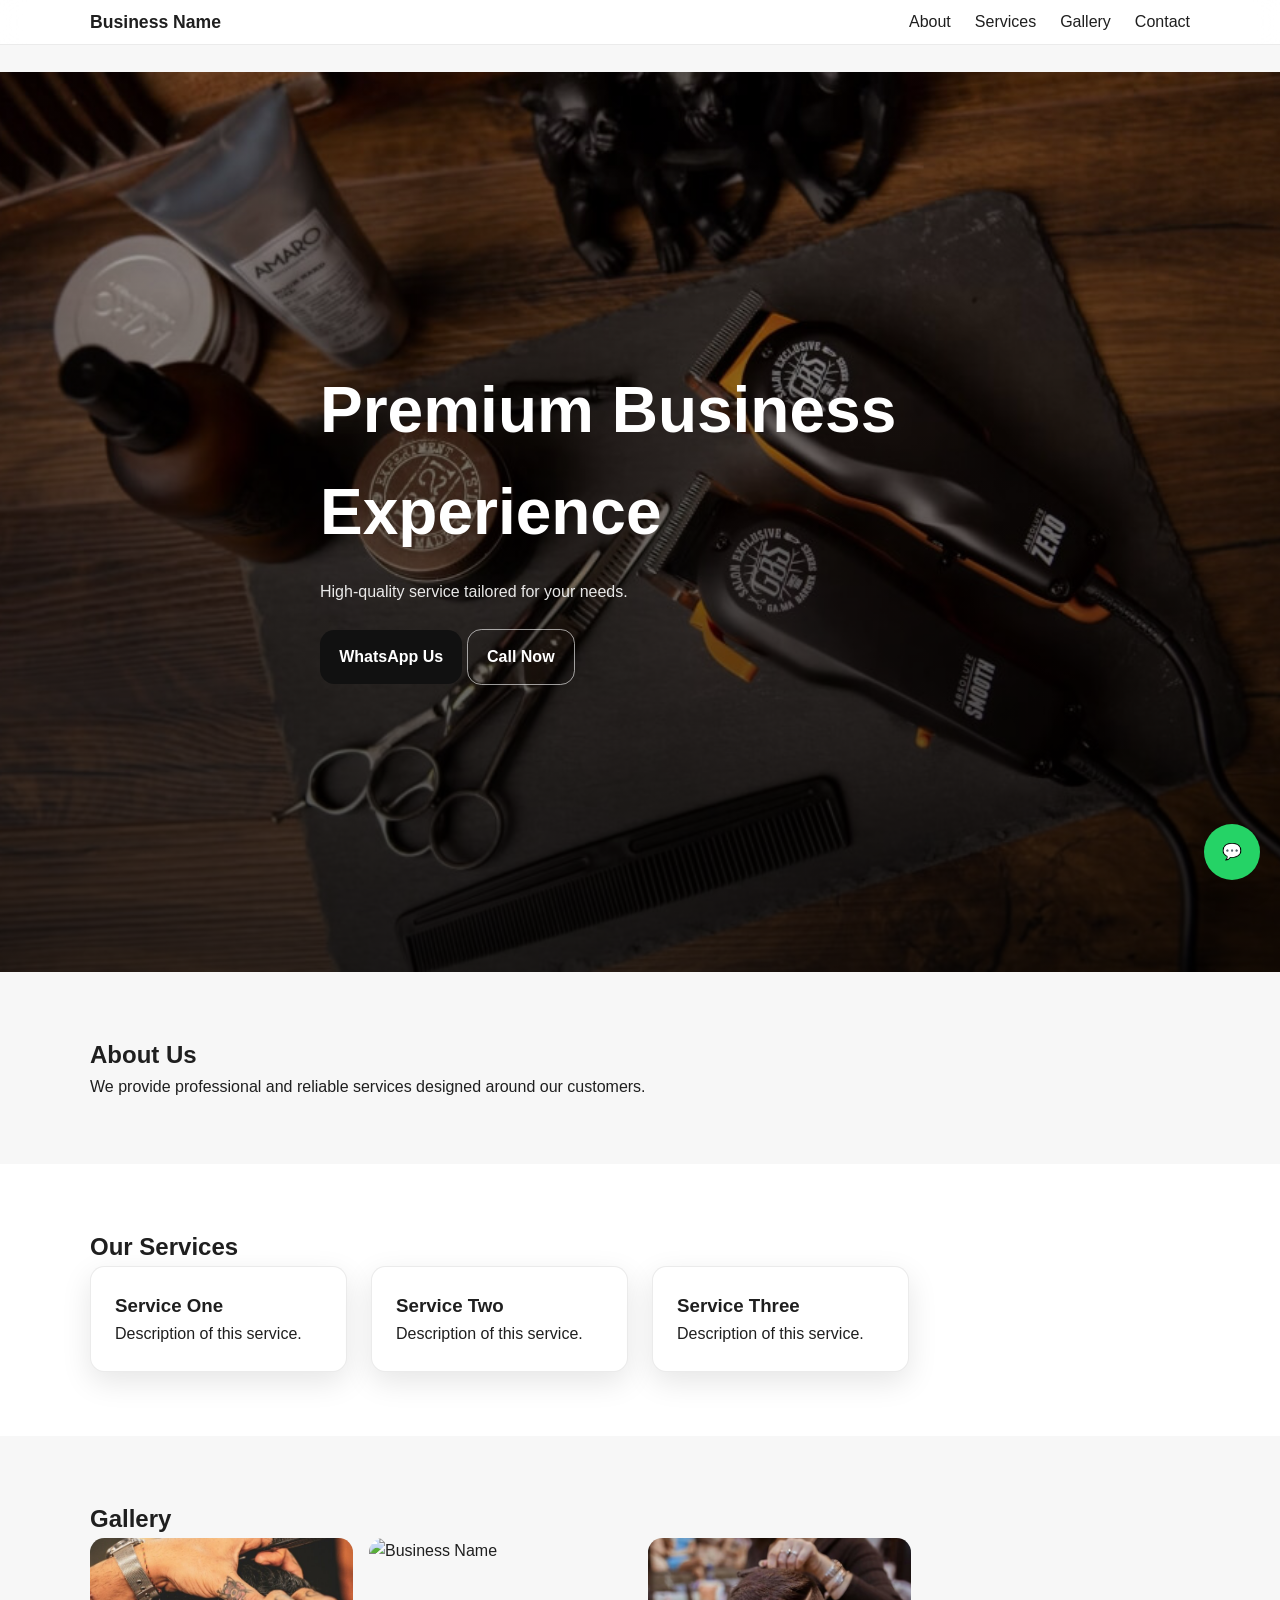
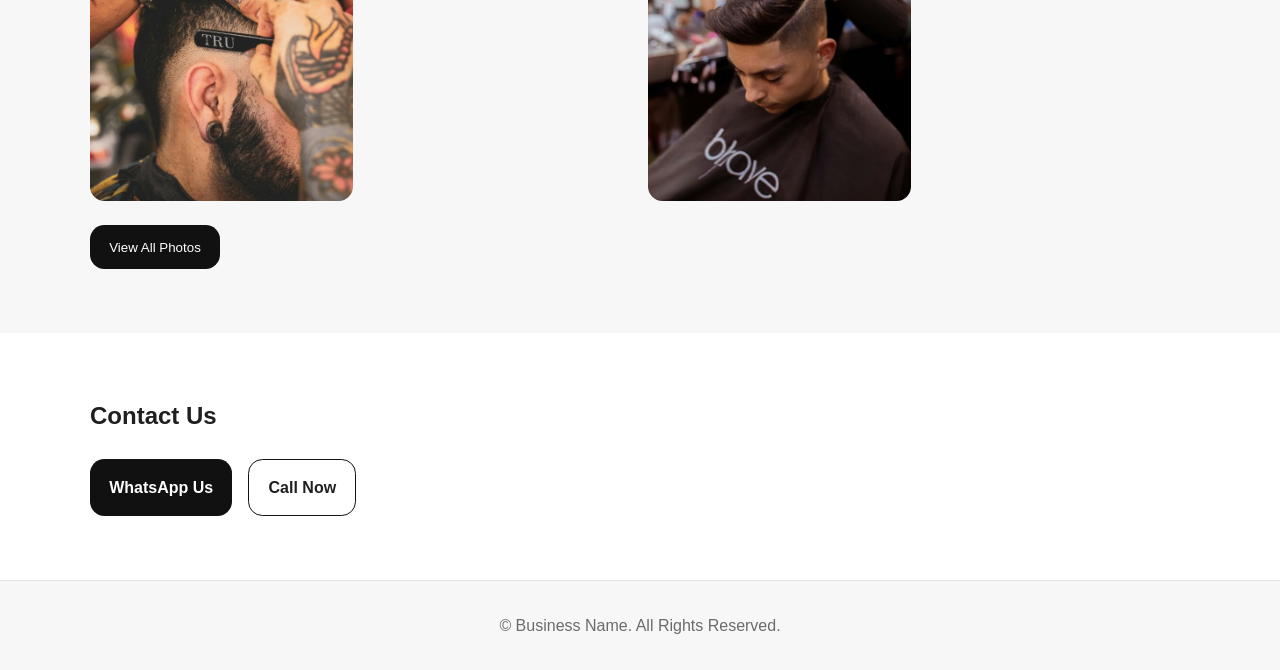
==== commit f8af20a5: "made it a starter template" ====
--- a/index.html
+++ b/index.html
@@ -1,47 +1,41 @@
 <!DOCTYPE html>
 <html lang="en">
+
 <head>
-  <meta charset="UTF-8" />
-  <meta name="viewport" content="width=device-width, initial-scale=1.0"/>
 
-  <title>Business</title>
+  <meta charset="UTF-8">
+  <meta name="viewport" content="width=device-width, initial-scale=1.0">
+
+  <title id="pageTitle">Business</title>
 
   <link rel="stylesheet" href="index.css">
+
 </head>
 
 <body>
 
-  <!-- HEADER -->
 <header class="header">
 
   <div class="container nav">
 
-    <div class="logo">
-      Business Logo
-    </div>
+    <div class="logo" id="business-name"></div>
 
-    <!-- DESKTOP LINKS -->
     <nav class="links">
-
       <a href="#about">About</a>
       <a href="#services">Services</a>
       <a href="#gallery">Gallery</a>
       <a href="#contact">Contact</a>
-
     </nav>
 
-    <!-- HAMBURGER -->
     <button class="hamburger" id="hamburger">
-
       <span></span>
       <span></span>
       <span></span>
-
     </button>
 
   </div>
 
-  <!-- MOBILE MENU -->
+
   <nav class="mobile-menu" id="mobileMenu">
 
     <a href="#about">About</a>
@@ -54,156 +48,131 @@
 </header>
 
 
+<section class="hero">
 
+  <img
+    id="heroImage"
+    class="hero-img"
+    alt="Business hero image"
+  >
 
+  <div class="overlay"></div>
 
+  <div class="container hero-content">
 
+    <h1 id="heroTitle"></h1>
 
-  <!-- HERO -->
-  <section class="hero">
+    <p id="heroText"></p>
 
-    <img 
-  src="./images/hero.jpeg" 
-  alt="Barber cutting hair" 
-  class="hero-img" 
-/>
+    <div class="hero-buttons">
 
-    <div class="overlay"></div>
+      <a class="btn primary" id="heroWhatsappBtn">
+        WhatsApp Us
+      </a>
 
-    <div class="container hero-content">
-
-      <h1>Premium Business Experience</h1>
-
-      <p>
-        High-quality service tailored for your needs. Fast response and reliable delivery.
-      </p>
-
-      <div class="hero-buttons">
-        <a class="btn primary" href="https://wa.me/2349070081056">WhatsApp Us</a>
-        <a class="btn outline" href="tel:+2349070081056">Call Now</a>
-      </div>
+      <a class="btn outline" id="heroCallBtn">
+        Call Now
+      </a>
 
     </div>
 
-  </section>
+  </div>
 
-  <!-- ABOUT -->
-  <section id="about" class="section">
-    <div class="container">
+</section>
 
-      <h2>About Us</h2>
 
-      <p>
-        We provide professional and reliable services designed to meet your everyday needs.
-        Quality, speed, and customer satisfaction are our priority.
-      </p>
+<section id="about" class="section">
 
-    </div>
-  </section>
+  <div class="container">
 
-  <!-- SERVICES -->
-  <!-- SERVICES -->
+    <h2 id="aboutTitle"></h2>
+
+    <p id="aboutText"></p>
+
+  </div>
+
+</section>
+
+
 <section id="services" class="section dark">
+
   <div class="container">
 
     <h2>Our Services</h2>
 
-    <p>
-      Premium grooming services designed to keep you sharp, clean, and confident every day.
-    </p>
+    <p id="servicesText"></p>
 
-    <div class="grid">
+    <div class="grid" id="servicesContainer"></div>
 
-      <div class="card">
-        <h3>Classic Haircut</h3>
-        <p>Clean, precise cuts tailored to your head shape and personal style.</p>
-      </div>
+  </div>
 
-      <div class="card">
-        <h3>Skin Fade</h3>
-        <p>Sharp fades with smooth blending for a modern, fresh look.</p>
-      </div>
+</section>
 
-      <div class="card">
-        <h3>Beard Grooming</h3>
-        <p>Shape, trim, and define your beard for a clean professional finish.</p>
-      </div>
 
-      <div class="card">
-        <h3>Hot Towel Shave</h3>
-        <p>Traditional barber shave experience with premium comfort and precision.</p>
-      </div>
+<section id="gallery" class="section">
+
+  <div class="container">
+
+    <h2>Gallery</h2>
+
+    <div class="gallery collapsed" id="galleryContainer"></div>
+
+    <button class="gallery-btn">
+      View All Photos
+    </button>
+
+  </div>
+
+</section>
+
+
+<section id="contact" class="section dark">
+
+  <div class="container">
+
+    <h2>Contact Us</h2>
+
+    <p id="contactText"></p>
+
+    <div class="contact-buttons">
+
+      <a class="btn primary" id="whatsappBtn">
+        WhatsApp Us
+      </a>
+
+      <a class="btn outline" id="callBtn">
+        Call Now
+      </a>
 
     </div>
 
   </div>
+
 </section>
 
-  <!-- GALLERY -->
-  <section id="gallery" class="section">
-    <div class="container">
 
-      <h2>Gallery</h2>
+<footer class="footer">
 
-      <div class="gallery collapsed" id="gallery">
+  <div class="container">
 
-  <img src="./images/gallery-1.jpeg">
-<img src="./images/hero.jpeg">
-<img src="./images/gallery-3.jpeg">
-<img src="./images/hero.jpeg">
-<img src="./images/gallery-5.jpeg">
+    © <span id="footerName"></span>. All Rights Reserved.
 
-<img src="./images//gallery-6.jpeg">
+  </div>
 
-<img src="./images/gallery-7.jpeg">
+</footer>
 
-<img src="./images/gallery-8.jpeg">
 
-<img src="./images/gallery-3.jpeg">
+<a
+  class="floating-whatsapp"
+  id="floatingWhatsapp"
+>
+  💬
+</a>
 
-</div>
 
-      <button class="gallery-btn">View All Photos</button>
-
-    </div>
-  </section>
-
-  <!-- CONTACT -->
-  <section id="contact" class="section dark">
-    <div class="container">
-
-      <h2>Contact Us</h2>
-
-      <p>Fast response via WhatsApp and phone call.</p>
-
-      <div class="contact-buttons">
-
-        <a class="btn primary" href="https://wa.me/2349070081056">
-          WhatsApp Us
-        </a>
-
-        <a class="btn outline" href="tel:+2349070081056">
-          Call Now
-        </a>
-
-      </div>
-
-    </div>
-  </section>
-
-  <!-- FOOTER -->
-  <footer class="footer">
-    <div class="container">
-      © Business Name. All Rights Reserved.
-    </div>
-  </footer>
-
-  <!-- FLOATING WHATSAPP -->
-  <a class="floating-whatsapp" href="https://wa.me/2349070081056">
-    💬
-  </a>
-
-  <script src="index.js"></script>
+<script src="content.js"></script>
+<script src="index.js"></script>
 
 </body>
-</html>
+
+</html>
--- a/index.css
+++ b/index.css
@@ -1,479 +1,444 @@
 :root {
 
-  /* =========================================
-     BARBER RED BRAND SYSTEM
-  ========================================= */
-
-  --clr-bg-main: #f6f2f2;
-  --clr-bg-surface: #ffffff;
-  --clr-bg-card: rgba(180, 30, 30, 0.06);
-
-  --clr-text-main: #1f1f1f;
-  --clr-text-muted: #6b6b6b;
-  --clr-text-light: #ffffff;
-  --clr-text-dark: #0d0d0d;
-
-  --clr-accent: #c1121f;
-  --clr-accent-hover: #8f0d16;
-  --clr-accent-soft: rgba(193, 18, 31, 0.12);
-
-  /* NAV */
-  --clr-navbar-bg: rgba(255, 255, 255, 0.9);
-  --clr-mobile-menu-bg: rgba(255, 255, 255, 0.98);
-
-  --clr-nav-link: var(--clr-text-main);
-  --clr-nav-link-hover: var(--clr-accent);
-  --clr-hamburger: var(--clr-text-main);
-
-  /* HERO */
-  --clr-hero-overlay-top: rgba(0, 0, 0, 0.25);
-  --clr-hero-overlay-bottom: rgba(0, 0, 0, 0.75);
-
-  --clr-hero-heading: var(--clr-text-light);
-  --clr-hero-text: rgba(255, 255, 255, 0.9);
-
-  /* BUTTONS */
-  --clr-btn-primary-bg: var(--clr-accent);
-  --clr-btn-primary-bg-hover: var(--clr-accent-hover);
-  --clr-btn-primary-text: #ffffff;
-
-  --clr-btn-outline-border: rgba(255, 255, 255, 0.6);
-  --clr-btn-outline-text: #ffffff;
-  --clr-btn-outline-hover-bg: rgba(255, 255, 255, 0.12);
-  --clr-btn-outline-hover-border: rgba(255, 255, 255, 0.85);
-
-  /* CARD */
-  --clr-card-bg: rgba(193, 18, 31, 0.05);
-  --clr-card-hover: rgba(193, 18, 31, 0.1);
-
-  /* BORDER + SHADOW */
-  --clr-border-light: rgba(0, 0, 0, 0.08);
-
-  --shadow-soft: 0 0.5rem 1.5rem rgba(0, 0, 0, 0.08);
-  --shadow-medium: 0 1rem 2rem rgba(0, 0, 0, 0.12);
-
-  /* SPECIAL */
-  --clr-whatsapp: #25D366;
-  --clr-whatsapp-text: #ffffff;
-
-  /* LAYOUT */
-  --radius: 0.9rem;
-
-  --space-1: 0.5rem;
-  --space-2: 1rem;
-  --space-3: 1.5rem;
-  --space-4: 2rem;
-  --space-5: 4rem;
-
-  --container: 68.75rem;
-}
-/* =========================================
-   RESET
-========================================= */
-
-* {
-  margin: 0;
-  padding: 0;
-  box-sizing: border-box;
-}
-
-html {
-  scroll-behavior: smooth;
-}
-
-body {
-  font-family: Arial, sans-serif;
-  background: var(--clr-bg-main);
-  color: var(--clr-text-main);
-  line-height: 1.6;
-  padding-top: 4.5rem;
-}
-
-img {
-  width: 100%;
-  display: block;
-  object-fit: cover;
-}
-
-a {
-  text-decoration: none;
-  color: inherit;
-}
-
-.container {
-  width: min(90%, var(--container));
-  margin-inline: auto;
-}
-
-/* =========================================
-   HEADER
-========================================= */
-
-.header {
-  position: fixed;
-  top: 0;
-  left: 0;
-  width: 100%;
-  background: var(--clr-navbar-bg);
-  backdrop-filter: blur(0.75rem);
-  border-bottom: 0.0625rem solid var(--clr-border-light);
-  z-index: 1000;
-}
-
-.nav {
-  display: flex;
-  justify-content: space-between;
-  align-items: center;
-  padding: var(--space-1) 0;
-}
-
-.logo {
-  font-size: 1.1rem;
-  font-weight: 700;
-  color: var(--clr-text-main);
-}
-
-/* NAV LINKS */
-
-.links {
-  display: flex;
-  gap: var(--space-3);
-}
-
-.links a {
-  color: var(--clr-nav-link);
-  font-weight: 500;
-  transition: 0.2s ease;
-}
-
-.links a:hover {
-  color: var(--clr-nav-link-hover);
-}
-
-/* =========================================
-   HAMBURGER
-========================================= */
-
-.hamburger {
-  display: none;
-  width: 3rem;
-  height: 3rem;
-  border: none;
-  background: transparent;
-  cursor: pointer;
-  position: relative;
-  z-index: 2000;
-}
-
-.hamburger span {
-  display: block;
-  width: 1.6rem;
-  height: 0.15rem;
-  margin: 0.35rem auto;
-  background: var(--clr-hamburger);
-  transition: 0.3s ease;
-}
-
-/* ACTIVE */
-.hamburger.active span:nth-child(1) { transform: translateY(0.5rem) rotate(45deg); }
-.hamburger.active span:nth-child(2) { opacity: 0; }
-.hamburger.active span:nth-child(3) { transform: translateY(-0.5rem) rotate(-45deg); }
-
-/* =========================================
-   MOBILE MENU
-========================================= */
-
-.mobile-menu {
-  position: fixed;
-  top: 4.5rem;
-  left: 0;
-  width: 100%;
-  background: var(--clr-mobile-menu-bg);
-  backdrop-filter: blur(0.75rem);
-  display: flex;
-  flex-direction: column;
-  gap: 1.5rem;
-  padding: 2rem;
-  transform: translateY(-120%);
-  transition: 0.35s ease;
-  z-index: 1500;
-}
-
-.mobile-menu.active {
-  transform: translateY(0);
-}
-
-.mobile-menu a {
-  color: var(--clr-text-main);
-  font-weight: 500;
-}
-
-/* =========================================
-   HERO
-========================================= */
-
-.hero {
-  position: relative;
-  min-height: 100vh;
-  display: flex;
-  align-items: center;
-}
-
-.hero-img {
-  position: absolute;
-  inset: 0;
-  width: 100%;
-  height: 100%;
-}
-
-.overlay {
-  position: absolute;
-  inset: 0;
-  background: linear-gradient(
+  /* =========================
+     CLIENT SETTINGS
+     CHANGE ONLY THESE
+  ========================= */
+
+  --brand:#111;
+  --brand-hover:#333;
+  --brand-soft:rgba(17,17,17,.1);
+
+  --bg-main:#f7f7f7;
+  --bg-surface:#fff;
+  --bg-card:#fff;
+
+  --text-main:#1f1f1f;
+  --text-muted:#6b6b6b;
+  --text-light:#fff;
+
+  --nav-bg:rgba(255,255,255,.9);
+  --nav-link:var(--text-main);
+  --nav-hover:var(--brand);
+
+  --hero-overlay:
+  linear-gradient(
     to bottom,
-    var(--clr-hero-overlay-top),
-    var(--clr-hero-overlay-bottom)
+    rgba(0,0,0,.25),
+    rgba(0,0,0,.75)
   );
-}
-
-.hero-content {
-  position: relative;
-  z-index: 2;
-  max-width: 40rem;
-}
-
-.hero-content h1 {
-  color: var(--clr-hero-heading);
-  font-size: clamp(2.5rem, 5vw, 4rem);
-  margin-bottom: var(--space-2);
-}
-
-.hero-content p {
-  color: var(--clr-hero-text);
-  margin-bottom: var(--space-3);
-}
-
-/* =========================================
-   BUTTONS
-========================================= */
-
-.btn {
-  display: inline-flex;
-  align-items: center;
-  justify-content: center;
-  padding: 0.9rem 1.2rem;
-  border-radius: var(--radius);
-  font-weight: 600;
-  transition: 0.2s ease;
-}
-
-.primary {
-  background: var(--clr-btn-primary-bg);
-  color: var(--clr-btn-primary-text);
-}
-
-.primary:hover {
-  background: var(--clr-btn-primary-bg-hover);
-}
-
-.outline {
-  background: transparent;
-  border: 0.0625rem solid var(--clr-btn-outline-border);
-  color: var(--clr-btn-outline-text);
-}
-
-.outline:hover {
-  background: var(--clr-btn-outline-hover-bg);
-  border-color: var(--clr-btn-outline-hover-border);
-}
-
-/* =========================================
-   SECTIONS
-========================================= */
-
-.section {
-  padding: var(--space-5) 0;
-}
-
-.dark {
-  background: var(--clr-bg-surface);
-}
-
-/* =========================================
-   GRID / CARDS
-========================================= */
-
-.grid {
-  display: grid;
-  grid-template-columns: 1fr;
-  gap: var(--space-3);
-}
-
-.card {
-  background: var(--clr-card-bg);
-  border: 1px solid var(--clr-border-light);
-  padding: var(--space-3);
-  border-radius: var(--radius);
-  box-shadow: var(--shadow-soft);
-  transition: 0.2s ease;
-}
-
-.card:hover {
-  background: var(--clr-card-hover);
-  transform: translateY(-0.2rem);
-}
-
-/* =========================================
-   GALLERY
-========================================= */
-
-.gallery {
-  display: grid;
-  grid-template-columns: 1fr;
-  gap: var(--space-2);
-}
-
-.gallery img {
-  aspect-ratio: 1 / 1;
-  border-radius: var(--radius);
-  transition: 0.2s ease;
-}
-
-.gallery img:hover {
-  transform: scale(1.02);
-}
-
-.gallery.collapsed img:nth-child(n + 6) {
-  display: none;
-}
-
-/* =========================================
-   BUTTONS (GALLERY)
-========================================= */
-
-.gallery-btn {
-  margin-top: var(--space-3);
-  padding: 0.9rem 1.2rem;
-  border: none;
-  border-radius: var(--radius);
-  background: var(--clr-btn-primary-bg);
-  color: var(--clr-btn-primary-text);
-  cursor: pointer;
-}
-
-.gallery-btn:hover {
-  background: var(--clr-btn-primary-bg-hover);
-}
-
-/* =========================================
-   CONTACT (FIXED ONLY)
-========================================= */
-
-.contact-buttons {
-  display: flex;
-  gap: var(--space-2);
-  flex-wrap: wrap;
-
-  margin-top: var(--space-3);
-
-  align-items: center;
-}
-
-.contact-buttons .btn {
-  min-width: 10rem;
-}
-
-
-/* =========================================
-   CONTACT (VISIBILITY FIX)
-========================================= */
-
-#contact .outline {
-  color: var(--clr-text-main);
-  border: 1px solid var(--clr-accent);
-  background: transparent;
-}
-
-#contact .outline:hover {
-  background: var(--clr-accent-soft);
-  border-color: var(--clr-accent-hover);
-  color: var(--clr-text-main);
-}
-
-/* MOBILE FIX ONLY */
-@media (max-width: 48rem) {
-  .contact-buttons {
-    flex-direction: column;
-    align-items: stretch;
-  }
-
-  .contact-buttons .btn {
-    width: 100%;
-    text-align: center;
-  }
-}
-
-/* =========================================
-   FOOTER
-========================================= */
-
-.footer {
-  text-align: center;
-  padding: var(--space-4) 0;
-  color: var(--clr-text-muted);
-  border-top: 1px solid var(--clr-border-light);
-}
-
-/* =========================================
-   WHATSAPP
-========================================= */
-
-.floating-whatsapp {
-  position: fixed;
-  right: 1.25rem;
-  bottom: 1.25rem;
-  width: 3.5rem;
-  height: 3.5rem;
-  background: var(--clr-whatsapp);
-  color: var(--clr-whatsapp-text);
-  border-radius: 50%;
-  display: flex;
-  align-items: center;
-  justify-content: center;
-  box-shadow: var(--shadow-medium);
-}
-
-/* =========================================
-   RESPONSIVE
-========================================= */
-
-@media (max-width: 48rem) {
-  .links { display: none; }
-  .hamburger { display: block; }
-
-  .hero { text-align: center; }
-
-  .hero-content {
-    margin-inline: auto;
-  }
-
-  .hero-buttons,
-  .contact-buttons {
-    justify-content: center;
-  }
-}
-
-@media (min-width: 37.5rem) {
-  .grid { grid-template-columns: repeat(2, 1fr); }
-  .gallery { grid-template-columns: repeat(2, 1fr); }
-}
-
-@media (min-width: 56.25rem) {
-  .grid { grid-template-columns: repeat(3, 1fr); }
-  .gallery { grid-template-columns: repeat(3, 1fr); }
-}
-
-@media (min-width: 75rem) {
-  .grid { grid-template-columns: repeat(4, 1fr); }
-  .gallery { grid-template-columns: repeat(4, 1fr); }
+
+  --hero-title:#fff;
+  --hero-text:rgba(255,255,255,.9);
+
+  --btn-bg:var(--brand);
+  --btn-hover:var(--brand-hover);
+  --btn-text:#fff;
+
+  --border:rgba(0,0,0,.08);
+
+  --card-hover:rgba(0,0,0,.06);
+
+  --whatsapp:#25D366;
+
+  --radius:.9rem;
+
+  --shadow:
+  0 10px 30px rgba(0,0,0,.1);
+
+  --space-1:.5rem;
+  --space-2:1rem;
+  --space-3:1.5rem;
+  --space-4:2rem;
+  --space-5:4rem;
+
+  --container:68.75rem;
+}
+
+
+/* RESET */
+
+*{
+  margin:0;
+  padding:0;
+  box-sizing:border-box;
+}
+
+html{
+  scroll-behavior:smooth;
+}
+
+body{
+  font-family:Arial,sans-serif;
+  background:var(--bg-main);
+  color:var(--text-main);
+  line-height:1.6;
+  padding-top:4.5rem;
+}
+
+img{
+  width:100%;
+  display:block;
+  object-fit:cover;
+}
+
+a{
+  text-decoration:none;
+  color:inherit;
+}
+
+button{
+  cursor:pointer;
+}
+
+.container{
+  width:min(90%,var(--container));
+  margin-inline:auto;
+}
+
+
+/* HEADER */
+
+.header{
+  position:fixed;
+  top:0;
+  left:0;
+  width:100%;
+  background:var(--nav-bg);
+  backdrop-filter:blur(.75rem);
+  border-bottom:1px solid var(--border);
+  z-index:1000;
+}
+
+.nav{
+  display:flex;
+  justify-content:space-between;
+  align-items:center;
+  padding:var(--space-1) 0;
+}
+
+.logo{
+  font-size:1.1rem;
+  font-weight:700;
+}
+
+.links{
+  display:flex;
+  gap:var(--space-3);
+}
+
+.links a{
+  color:var(--nav-link);
+  font-weight:500;
+  transition:.2s;
+}
+
+.links a:hover{
+  color:var(--nav-hover);
+}
+
+
+/* MOBILE NAV */
+
+.hamburger{
+  display:none;
+  width:3rem;
+  height:3rem;
+  border:none;
+  background:transparent;
+}
+
+.hamburger span{
+  display:block;
+  width:1.6rem;
+  height:.15rem;
+  margin:.35rem auto;
+  background:var(--text-main);
+  transition:.3s;
+}
+
+.hamburger.active span:nth-child(1){
+  transform:translateY(.5rem) rotate(45deg);
+}
+
+.hamburger.active span:nth-child(2){
+  opacity:0;
+}
+
+.hamburger.active span:nth-child(3){
+  transform:translateY(-.5rem) rotate(-45deg);
+}
+
+.mobile-menu{
+  position:fixed;
+  top:4.5rem;
+  left:0;
+  width:100%;
+  background:var(--bg-surface);
+  display:flex;
+  flex-direction:column;
+  gap:1.5rem;
+  padding:2rem;
+  transform:translateY(-160%);
+  transition:.35s;
+  z-index:1500;
+}
+
+.mobile-menu.active{
+  transform:translateY(0);
+}
+
+
+/* HERO */
+
+.hero{
+  position:relative;
+  min-height:100vh;
+  display:flex;
+  align-items:center;
+}
+
+.hero-img{
+  position:absolute;
+  inset:0;
+  height:100%;
+}
+
+.overlay{
+  position:absolute;
+  inset:0;
+  background:var(--hero-overlay);
+}
+
+.hero-content{
+  position:relative;
+  z-index:2;
+  max-width:40rem;
+}
+
+.hero-content h1{
+  font-size:clamp(2.5rem,5vw,4rem);
+  color:var(--hero-title);
+  margin-bottom:var(--space-2);
+}
+
+.hero-content p{
+  color:var(--hero-text);
+  margin-bottom:var(--space-3);
+}
+
+
+/* BUTTONS */
+
+.btn{
+  display:inline-flex;
+  align-items:center;
+  justify-content:center;
+  padding:.9rem 1.2rem;
+  border-radius:var(--radius);
+  font-weight:600;
+  transition:.2s;
+}
+
+.primary{
+  background:var(--btn-bg);
+  color:var(--btn-text);
+}
+
+.primary:hover{
+  background:var(--btn-hover);
+}
+
+.outline{
+  background:transparent;
+  border:1px solid rgba(255,255,255,.6);
+  color:white;
+}
+
+.outline:hover{
+  background:rgba(255,255,255,.12);
+}
+
+
+/* SECTIONS */
+
+.section{
+  padding:var(--space-5) 0;
+}
+
+.dark{
+  background:var(--bg-surface);
+}
+
+
+/* CARDS */
+
+.grid{
+  display:grid;
+  grid-template-columns:1fr;
+  gap:var(--space-3);
+}
+
+.card{
+  background:var(--bg-card);
+  border:1px solid var(--border);
+  padding:var(--space-3);
+  border-radius:var(--radius);
+  box-shadow:var(--shadow);
+  transition:.2s;
+}
+
+.card:hover{
+  background:var(--card-hover);
+  transform:translateY(-.2rem);
+}
+
+
+/* GALLERY */
+
+.gallery{
+  display:grid;
+  grid-template-columns:1fr;
+  gap:var(--space-2);
+}
+
+.gallery img{
+  aspect-ratio:1/1;
+  border-radius:var(--radius);
+}
+
+.gallery.collapsed img:nth-child(n+6){
+  display:none;
+}
+
+.gallery-btn{
+  margin-top:var(--space-3);
+  padding:.9rem 1.2rem;
+  border:none;
+  border-radius:var(--radius);
+  background:var(--btn-bg);
+  color:var(--btn-text);
+}
+
+
+/* CONTACT */
+
+.contact-buttons{
+  display:flex;
+  gap:var(--space-2);
+  flex-wrap:wrap;
+  margin-top:var(--space-3);
+}
+
+#contact .outline{
+  color:var(--text-main);
+  border-color:var(--brand);
+}
+
+#contact .outline:hover{
+  background:var(--brand-soft);
+}
+
+
+/* FOOTER */
+
+.footer{
+  text-align:center;
+  padding:var(--space-4) 0;
+  color:var(--text-muted);
+  border-top:1px solid var(--border);
+}
+
+
+/* WHATSAPP */
+
+.floating-whatsapp{
+  position:fixed;
+  right:1.25rem;
+  bottom:1.25rem;
+  width:3.5rem;
+  height:3.5rem;
+  background:var(--whatsapp);
+  color:white;
+  border-radius:50%;
+  display:flex;
+  align-items:center;
+  justify-content:center;
+  box-shadow:var(--shadow);
+  z-index:1000;
+}
+
+
+/* RESPONSIVE */
+
+@media(max-width:48rem){
+
+.links{
+  display:none;
+}
+
+.hamburger{
+  display:block;
+}
+
+.hero{
+  text-align:center;
+}
+
+.hero-content{
+  margin-inline:auto;
+}
+
+.hero-buttons,
+.contact-buttons{
+  justify-content:center;
+}
+
+.contact-buttons{
+  flex-direction:column;
+}
+
+.contact-buttons .btn{
+  width:100%;
+}
+
+}
+
+
+@media(min-width:37.5rem){
+
+.grid{
+  grid-template-columns:repeat(2,1fr);
+}
+
+.gallery{
+  grid-template-columns:repeat(2,1fr);
+}
+
+}
+
+
+@media(min-width:56.25rem){
+
+.grid{
+  grid-template-columns:repeat(3,1fr);
+}
+
+.gallery{
+  grid-template-columns:repeat(3,1fr);
+}
+
+}
+
+
+@media(min-width:75rem){
+
+.grid{
+  grid-template-columns:repeat(4,1fr);
+}
+
+.gallery{
+  grid-template-columns:repeat(4,1fr);
+}
+
 }
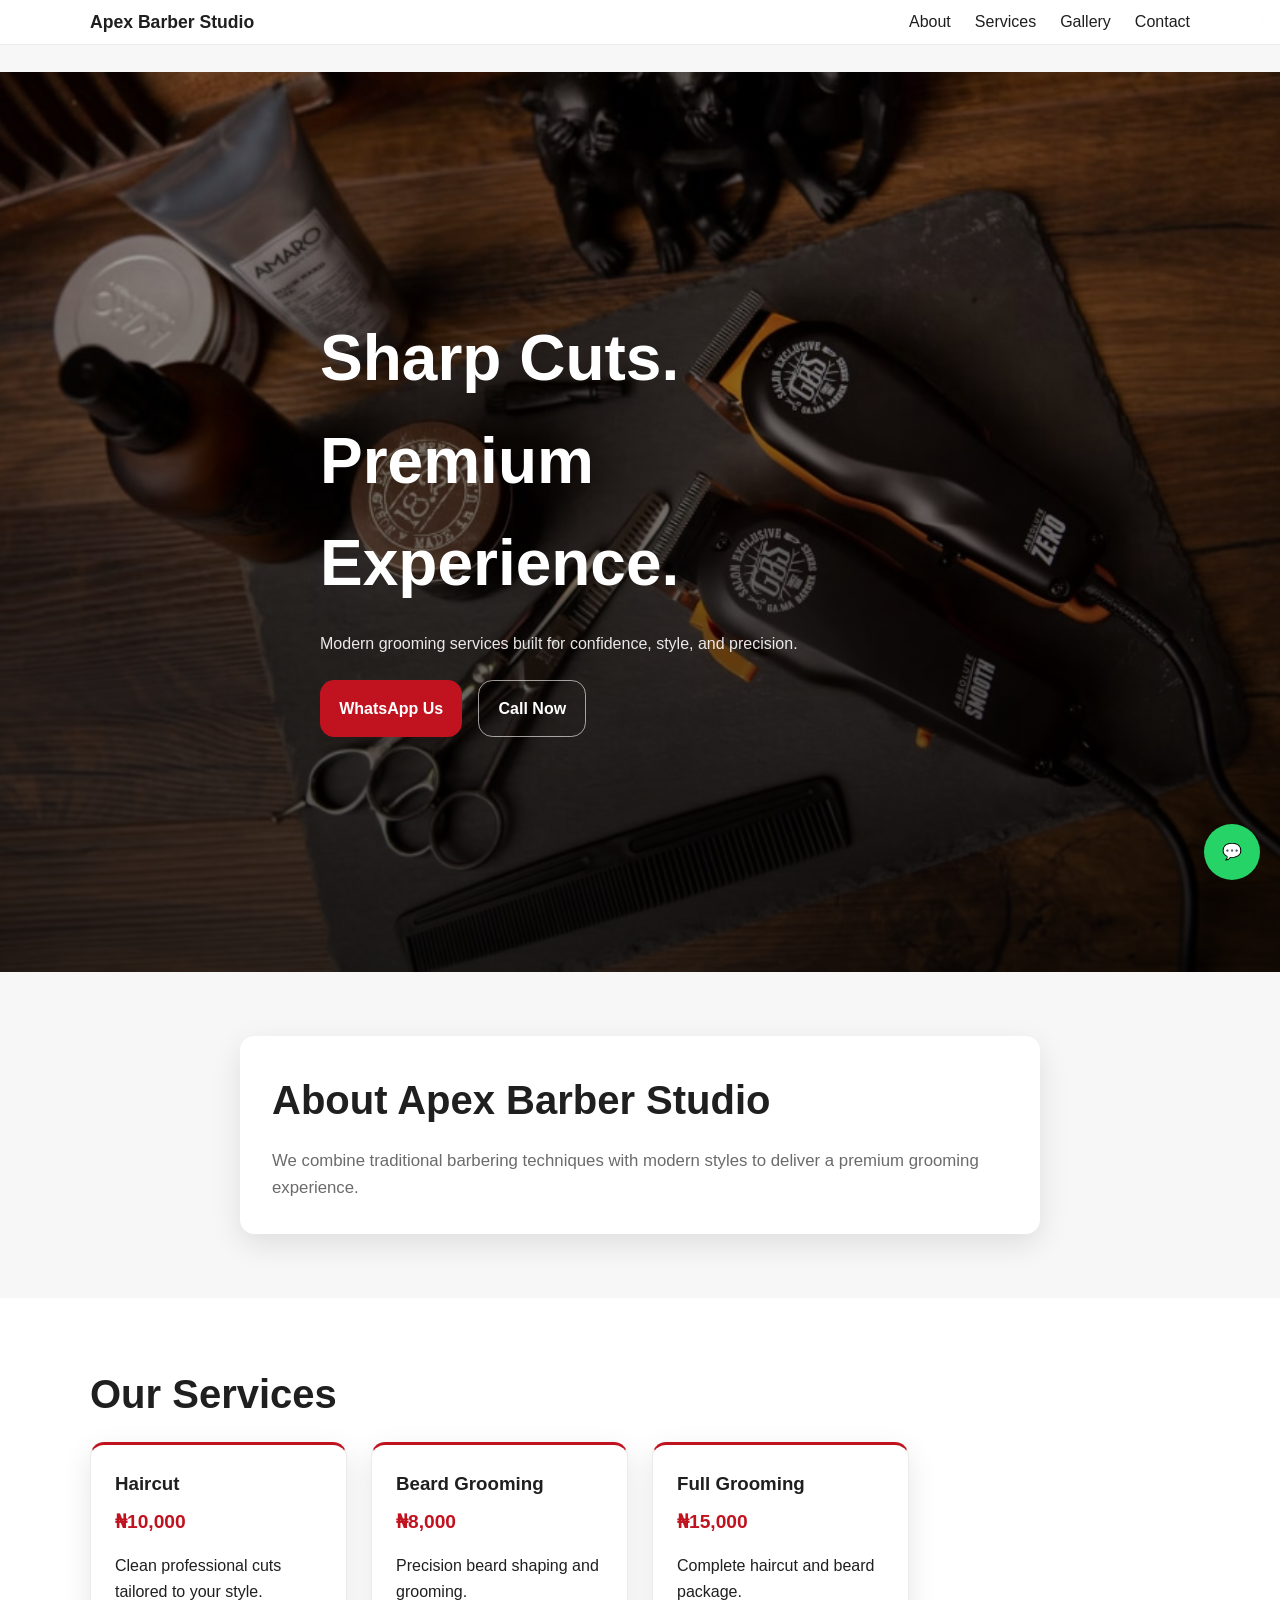
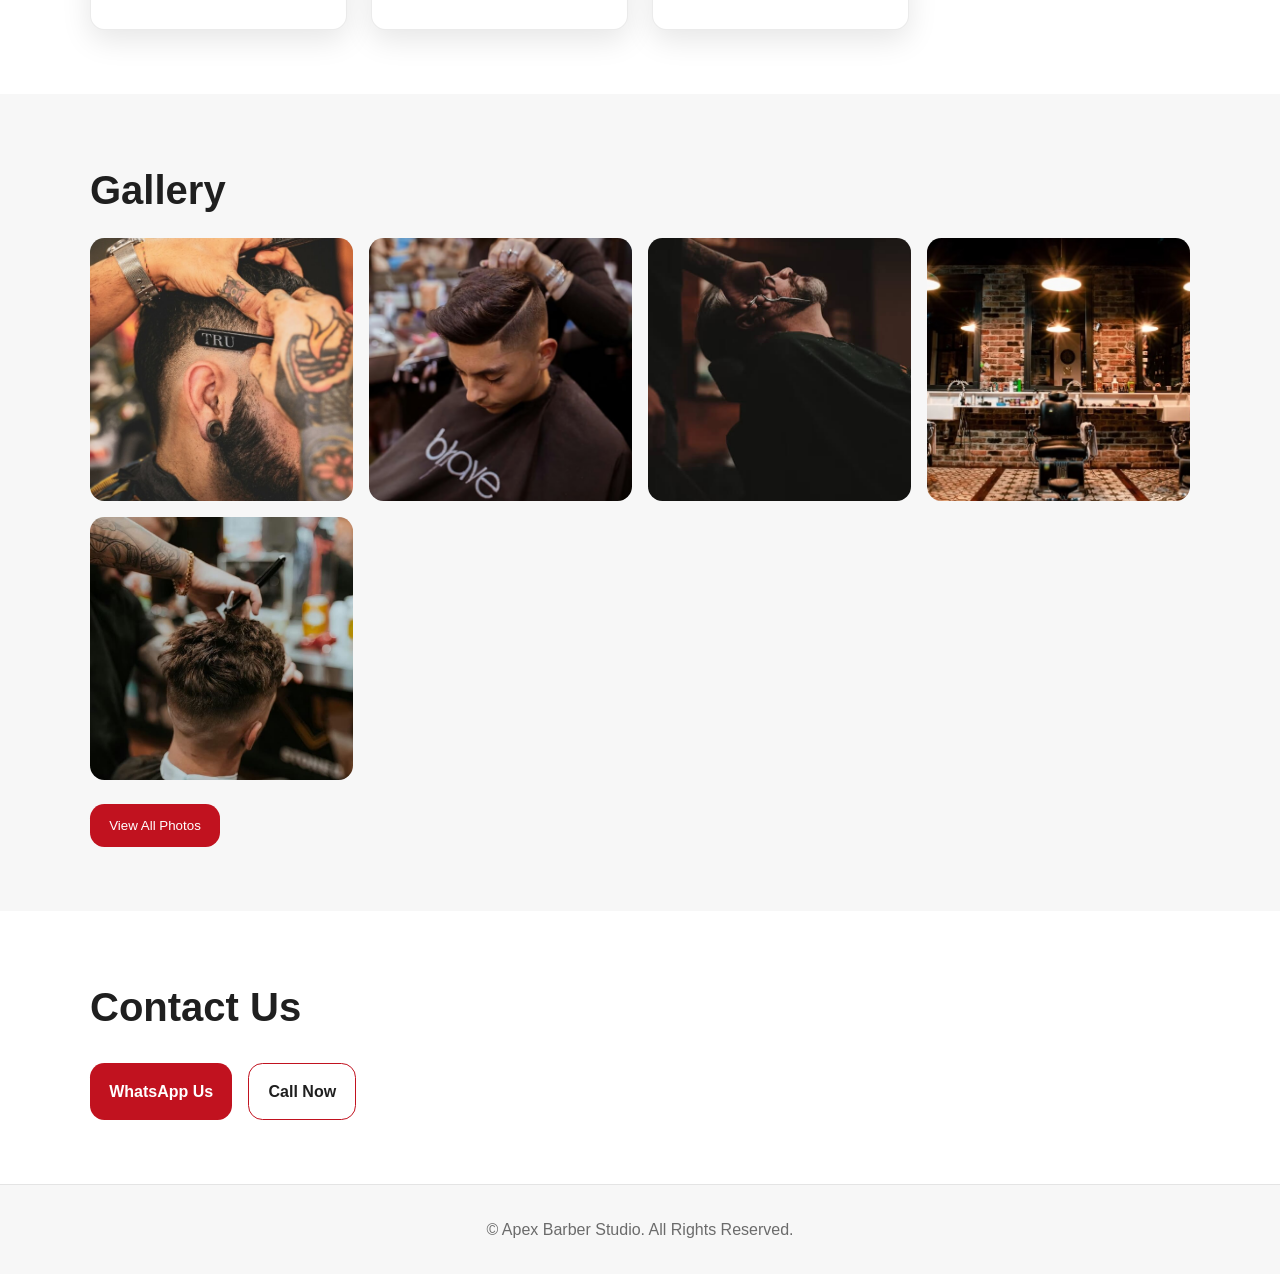
==== commit 0074804e: "MADE ABOUT SECTION A CARD" ====
--- a/index.html
+++ b/index.html
@@ -83,7 +83,7 @@
 
 <section id="about" class="section">
 
-  <div class="container">
+  <div class="container about-content">
 
     <h2 id="aboutTitle"></h2>
 
--- a/index.css
+++ b/index.css
@@ -37,7 +37,7 @@
 
   --border:rgba(0,0,0,.08);
 
-  --card-hover:rgba(0,0,0,.06);
+  --card-hover: var(--brand-soft);
 
   --whatsapp:#25D366;
 
@@ -204,6 +204,12 @@
   height:100%;
 }
 
+.hero-buttons{
+  display:flex;
+  gap:var(--space-2);
+  flex-wrap:wrap;
+}
+
 .overlay{
   position:absolute;
   inset:0;
@@ -225,6 +231,30 @@
 .hero-content p{
   color:var(--hero-text);
   margin-bottom:var(--space-3);
+}
+
+
+
+
+
+/* ABOUT SECTION */
+
+.about-content{
+  max-width:50rem;
+  margin-inline:auto;
+  padding:var(--space-4);
+  background:var(--bg-surface);
+  border-radius:var(--radius);
+  box-shadow:var(--shadow);
+}
+
+.about-content h2{
+  margin-bottom:var(--space-2);
+}
+
+.about-content p{
+  color:var(--text-muted);
+  font-size:1.05rem;
 }
 
 
@@ -238,6 +268,7 @@
   border-radius:var(--radius);
   font-weight:600;
   transition:.2s;
+  min-height: 3rem;
 }
 
 .primary{
@@ -271,6 +302,21 @@
 }
 
 
+.section h2{
+  font-size:clamp(1.8rem,4vw,2.5rem);
+  margin-bottom:var(--space-2);
+}
+
+
+/* SERVICES PRICE */
+.service-price{
+  font-size:1.2rem;
+  font-weight:700;
+  color:var(--brand);
+  margin:.5rem 0 1rem;
+}
+
+
 /* CARDS */
 
 .grid{
@@ -282,12 +328,12 @@
 .card{
   background:var(--bg-card);
   border:1px solid var(--border);
+  border-top:3px solid var(--brand);
   padding:var(--space-3);
   border-radius:var(--radius);
   box-shadow:var(--shadow);
   transition:.2s;
 }
-
 .card:hover{
   background:var(--card-hover);
   transform:translateY(-.2rem);
@@ -302,9 +348,15 @@
   gap:var(--space-2);
 }
 
+
 .gallery img{
   aspect-ratio:1/1;
   border-radius:var(--radius);
+  transition: 0.2s;
+}
+
+.gallery img:hover{
+  transform:scale(1.02);
 }
 
 .gallery.collapsed img:nth-child(n+6){
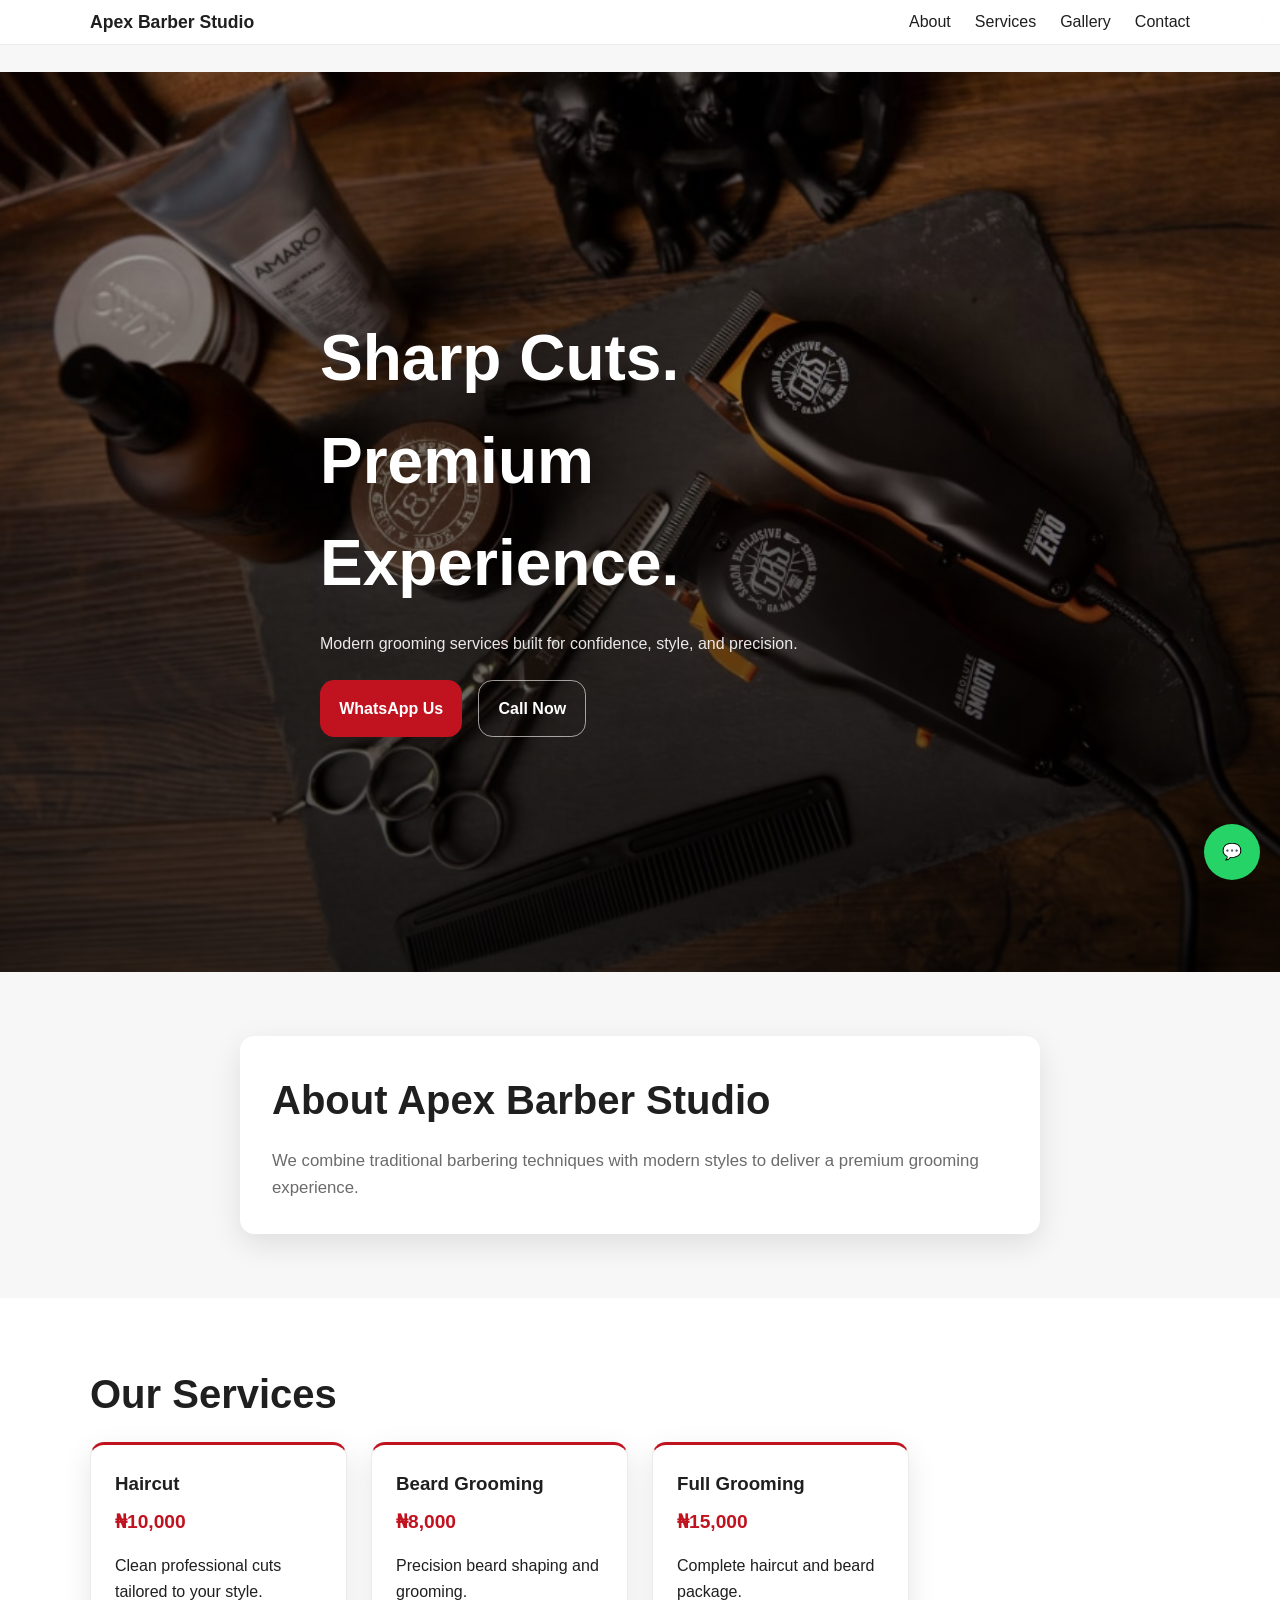
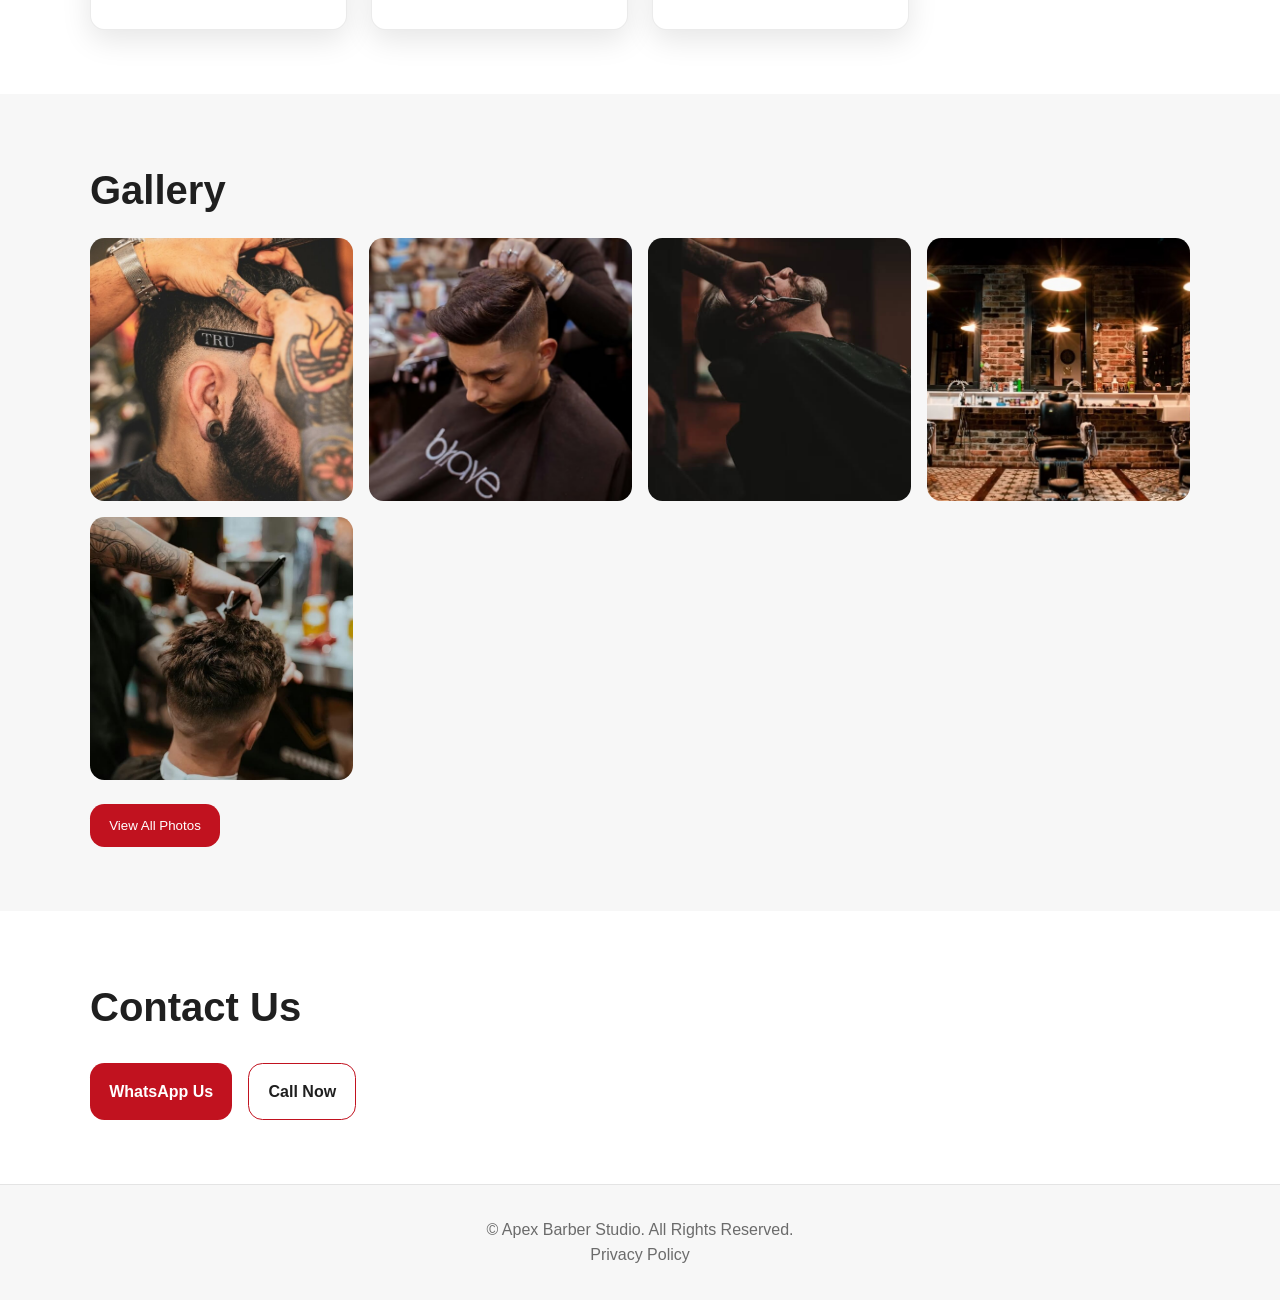
==== commit 63e839c1: "added privacy policay page" ====
--- a/index.html
+++ b/index.html
@@ -157,6 +157,12 @@
 
     © <span id="footerName"></span>. All Rights Reserved.
 
+    <br>
+
+    <a href="privacy-policy.html">
+      Privacy Policy
+    </a>
+
   </div>
 
 </footer>
